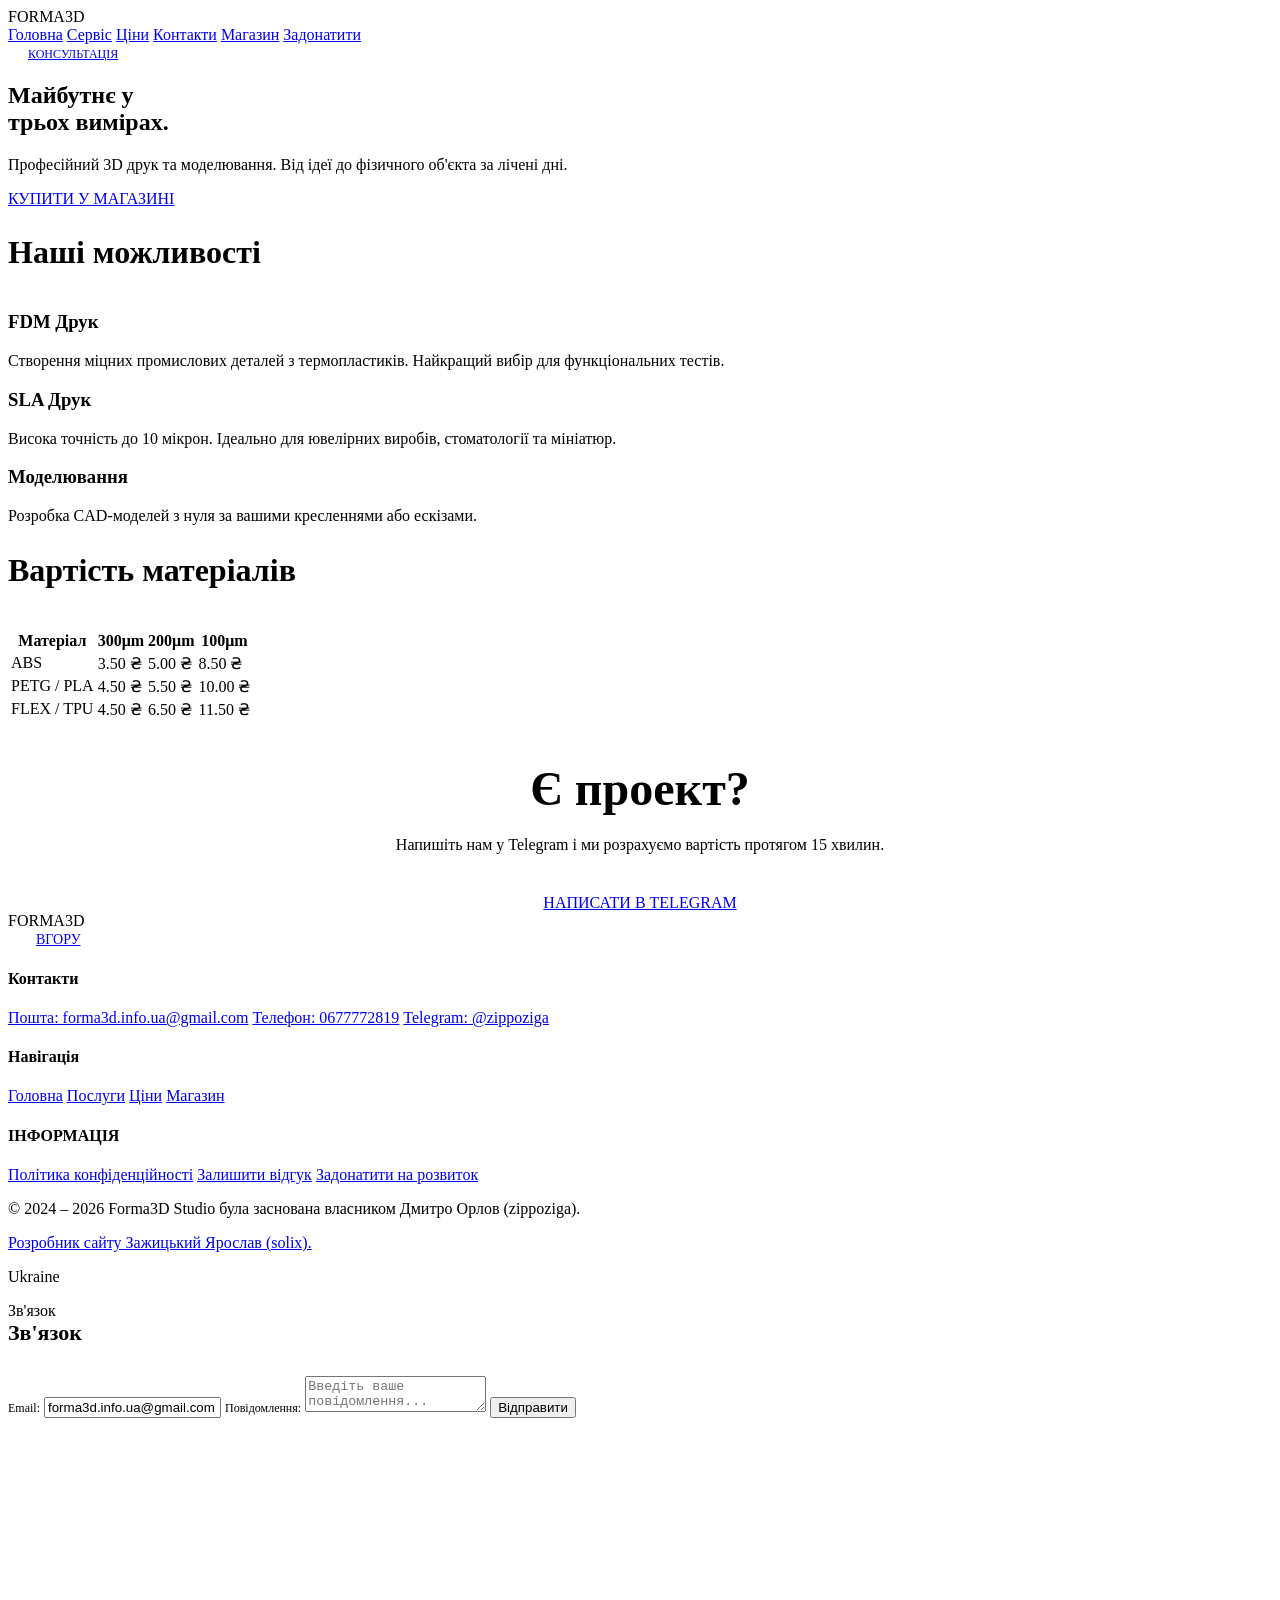
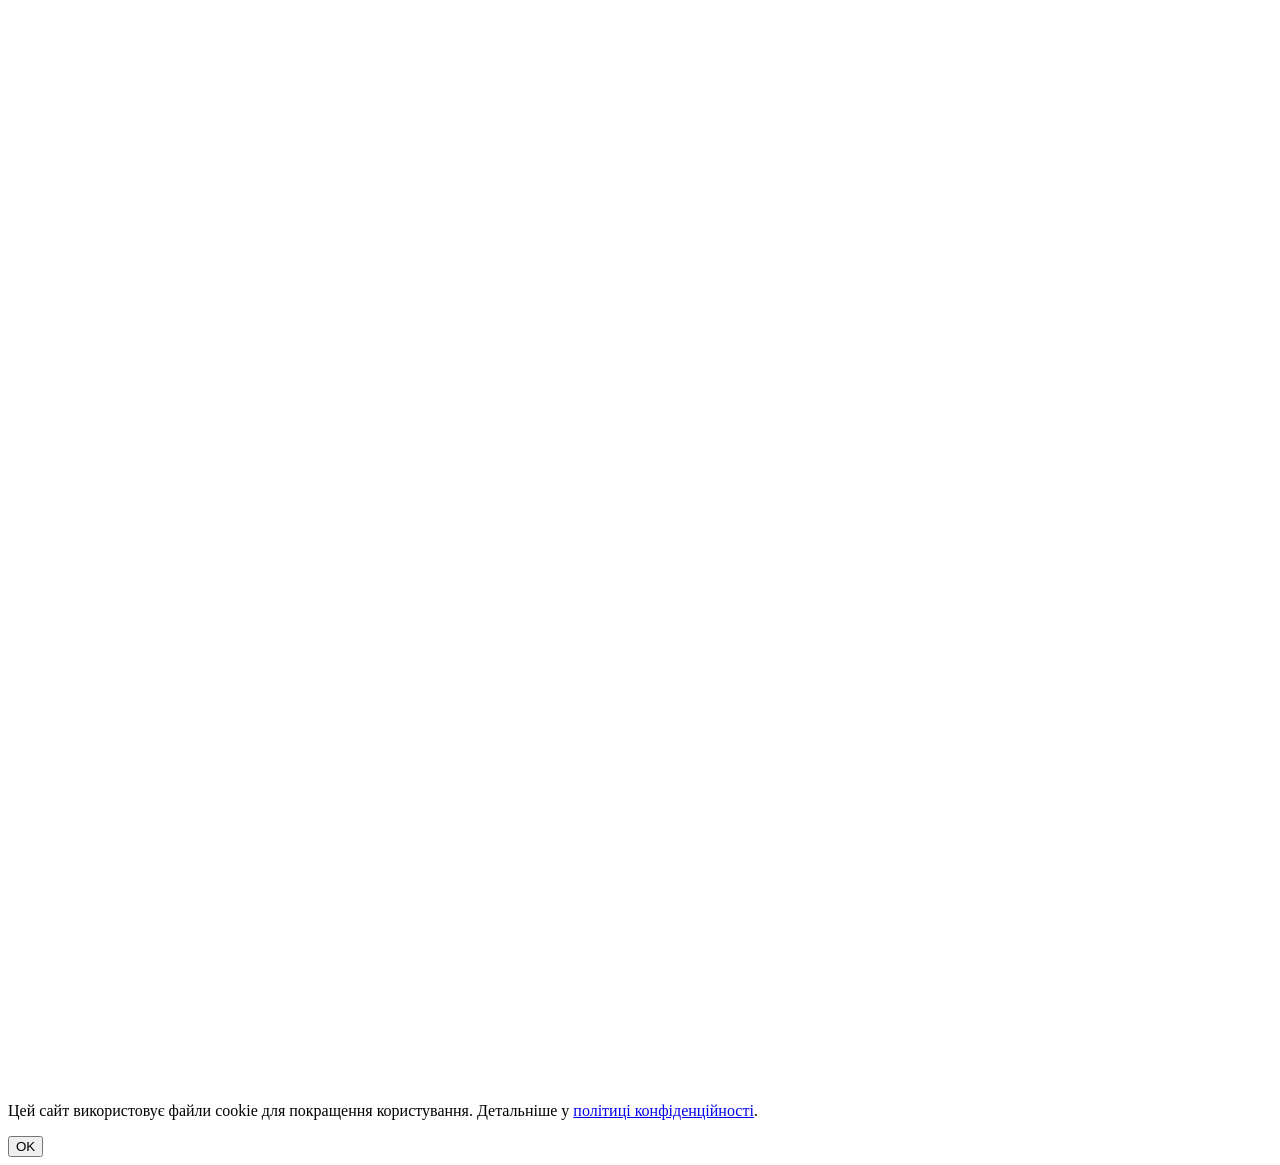
==== index.html @ 6b73feaa "Fix HTML formatting and update content" ====
<!DOCTYPE html>


<html lang="uk">


<!-- Скрипт на текст та вигляд відкритий -->
  <!-- Google tag (gtag.js) -->
<script async src="https://www.googletagmanager.com/gtag/js?id=G-RDZWNT55C3"></script>

<script>
  window.dataLayer = window.dataLayer || [];
  function gtag(){dataLayer.push(arguments);}
  gtag('js', new Date());

  gtag('config', 'G-RDZWNT55C3');
</script>
<!-- Скрипт на текст та вигляд закритий -->


<!-- Head відкритий -->
<head>
  <meta name="theme-color" content="#000" />
  <meta name="apple-mobile-web-app-capable" content="yes">
  <meta name="apple-mobile-web-app-status-bar-style" content="black-translucent">
  <meta name="description" content="Замов свій 3D-друк — фігурки, моделі, кастомні дизайни. Швидко, якісно." />

    <!-- Open Graph / Link Preview -->
  <meta property="og:title" content="Forma3D — 3D-друк, фігурки, кастомні моделі" />
  <meta property="og:description" content="Замов унікальні 3D-вироби — фігурки, підставки, брелоки, декор. Швидко, якісно та креативно!" />
  <meta property="og:image" content="https://solllixxx.github.io/forma3d/favicon.png" />
  <meta property="og:url" content="https://solllixxx.github.io/forma3d/" />
  <meta property="og:type" content="website" />
  <meta property="og:locale" content="uk_UA" />

  <meta charset="UTF-8" />
  <meta name="viewport" content="width=device-width, initial-scale=1.0" />
  <title>Forma3D</title>
  <link rel="canonical" href="https://solllixxx.github.io/forma3d/" />
  <link rel="icon" type="image/png" href="favicon.png">
  <link href="https://fonts.googleapis.com/css2?family=Plus+Jakarta+Sans:wght@300;400;600;800&display=swap" rel="stylesheet">
  <link rel="stylesheet" href="index.css">
</head>
<!-- Head закритий -->


<!-- Body відкритий -->
<body>


<!-- Header відкритий -->
<header id="navbar">
  <div class="logo">FORMA3D</div>
  <nav>
    <a href="#home">Головна</a>
    <a href="#services">Сервіс</a>
    <a href="#pricing">Ціни</a>
    <a href="#contact">Контакти</a>
    <a href="shop.html">Магазин</a>
    <a href="https://send.monobank.ua/jar/9Ssse8SqZK" class="nav-link">Задонатити</a>
  </nav>
  <a href="#contact" class="btn" style="padding: 10px 20px; font-size: 12px;">КОНСУЛЬТАЦІЯ</a>
</header>
<!-- Header закритий -->


<!-- Секція 1 відкрита -->
<section class="hero show" id="home">
  <h1>Майбутнє у <br> трьох вимірах.</h1>
  <p>Професійний 3D друк та моделювання. Від ідеї до фізичного об'єкта за лічені дні.</p>
  <a href="shop.html" class="btn">КУПИТИ У МАГАЗИНІ</a>
</section>
<!-- Секція 1 закрита -->


<!-- Секція 2 відкрита -->
<section id="services">
  <h2 style="font-size: 32px; margin-bottom: 40px;">Наші можливості</h2>
  <div class="grid">
    <div class="card">
      <h3>FDM Друк</h3>
      <p>Створення міцних промислових деталей з термопластиків. Найкращий вибір для функціональних тестів.</p>
    </div>
    <div class="card">
      <h3>SLA Друк</h3>
      <p>Висока точність до 10 мікрон. Ідеально для ювелірних виробів, стоматології та мініатюр.</p>
    </div>
    <div class="card">
      <h3>Моделювання</h3>
      <p>Розробка CAD-моделей з нуля за вашими кресленнями або ескізами.</p>
    </div>
  </div>
</section>
<!-- Секція 2 закрита -->


<!-- Секція 3 відкрита -->
<section id="pricing">
  <h2 style="font-size: 32px; margin-bottom: 40px;">Вартість матеріалів</h2>
  <div class="table-container">
    <table>
      <thead>
        <tr>
          <th>Матеріал</th>
          <th>300μm</th>
          <th>200μm</th>
          <th>100μm</th>
        </tr>
      </thead>
      <tbody>
        <tr><td>ABS</td><td>3.50 ₴</td><td>5.00 ₴</td><td>8.50 ₴</td></tr>
        <tr><td>PETG / PLA</td><td>4.50 ₴</td><td>5.50 ₴</td><td>10.00 ₴</td></tr>
        <tr><td>FLEX / TPU</td><td>4.50 ₴</td><td>6.50 ₴</td><td>11.50 ₴</td></tr>
      </tbody>
    </table>
  </div>
</section>
<!-- Секція 3 закрита -->


<!-- Секція 4 відкрита -->
<section id="contact" style="text-align: center;">
  <h2 style="font-size: 48px; margin-bottom: 20px;">Є проект?</h2>
  <p style="margin-bottom: 40px;">Напишіть нам у Telegram і ми розрахуємо вартість протягом 15 хвилин.</p>
  <a href="https://t.me/zippoziga" class="btn">НАПИСАТИ В TELEGRAM</a>
</section>
<!-- Секція 4 закрита -->


<!-- Footer відкритий -->
<footer>
  <div class="footer-container">
    <div class="footer-header">
      <div class="logo">FORMA3D</div>
      <a href="#home" class="btn" style="padding: 12px 28px; font-size: 14px;">ВГОРУ</a>
    </div>

    <div class="footer-grid">

      <div class="footer-col">
        <h4>Контакти</h4>
        <a href="javascript:void(0)" onclick="sendMailDirect('forma3d.info.ua@gmail.com')">Пошта: forma3d.info.ua@gmail.com</a>
        <a href="tel:0677772819">Телефон: 0677772819</a>
        <a href="https://t.me/zippoziga">Telegram: @zippoziga</a>
      </div>
      
            <div class="footer-col">
        <h4>Навігація</h4>
        <a href="#home">Головна</a>
        <a href="#services">Послуги</a>
        <a href="#pricing">Ціни</a>
        <a href="shop.html">Магазин</a>
      </div>

      <div class="footer-col">
        <h4>ІНФОРМАЦІЯ</h4>
        <a href="privacy.html">Політика конфіденційності</a>
        <a href="https://forms.gle/jVDHXVntzxa94ea79">Залишити відгук</a>
        <a href="https://send.monobank.ua/jar/9Ssse8SqZK">Задонатити на розвиток</a>
      </div>
    </div>

<div class="footer-bottom">
  <p>© 2024 – <span id="current-year"></span> Forma3D Studio була заснована власником Дмитро Орлов (zippoziga).</p>
<p>
  <a href="javascript:void(0)" 
     onclick="sendMailDirect('zazhytskyi1@gmail.com', 'Розробка сайту')" 
     class="developer-link">
     Розробник сайту Зажицький Ярослав (solix).
  </a>
</p>
  <p>Ukraine</p>
</div>


<!-- Оновлення року відкрите -->
<script>
  // Автоматичне оновлення поточного року у футері
  document.getElementById("current-year").textContent = new Date().getFullYear();
</script>
<!-- Оновлення року закрите -->


</footer>
<!-- Footer закритий -->

<!-- Modal вікно Зв’язку відкрите -->
<div class="contact-overlay" id="contactOverlay" onclick="closeContact()"></div>
<div class="horizontal-contact" id="horizontalContact" onclick="openContact()">Зв'язок</div>

<div class="contact-bar" id="contactBar">
  <div class="contact-content">

    <div style="display: flex; justify-content: space-between; margin-bottom: 30px; font-size: 22px; font-weight: 800;">
      <span>Зв'язок</span>
      <span style="cursor:pointer; color: white;" onclick="closeContact()">✖</span>
    </div>

    <label style="font-size: 12px; color: var(--text-gray);">Email:</label>
    <input type="email" id="email" value="forma3d.info.ua@gmail.com" readonly />
    <label style="font-size: 12px; color: var(--text-gray);">Повідомлення:</label>
    
    <textarea id="message" placeholder="Введіть ваше повідомлення..."></textarea>

    <button onclick="sendMail()">Відправити</button>      
  </div>
</div>
<!-- Modal вікно Зв’язку закрите -->


<!-- Кнопка дзвінка відкрита -->
<a href="tel:0677772819" class="call-button" id="callButton" title="Подзвонити">
  <svg xmlns="http://www.w3.org/2000/svg" viewBox="0 0 24 24" fill="white">
    <path d="M6.62 10.79a15.053 15.053 0 006.59 6.59l2.2-2.2a1 
    1 0 011.01-.24c1.12.37 2.33.57 3.58.57a1 1 0 
    011 1v3.49a1 1 0 01-1 1C10.61 21 3 13.39 3 
    4.5a1 1 0 011-1H7.5a1 1 0 011 1c0 1.25.2 
    2.46.57 3.58a1 1 0 01-.25 1.01l-2.2 2.2z"/>
  </svg>
</a>
<!-- Кнопка дзвінка закрита -->


<!-- Cookie Банер відкритий-->
<div id="cookieBanner" class="cookie-banner">
  <p>
    Цей сайт використовує файли cookie для покращення користування. 
    Детальніше у <a href="privacy.html">політиці конфіденційності</a>.
  </p>
  <button class="cookie-close" onclick="acceptCookies()">OK</button>
</div>
<!-- Cookie Банер закритий-->


<!-- Підключення  JS логіки відкрите -->
   <script src="index.js"></script>
<!-- Підключення  JS логіки закрите -->


</body>
<!-- Body закритий -->


</html>
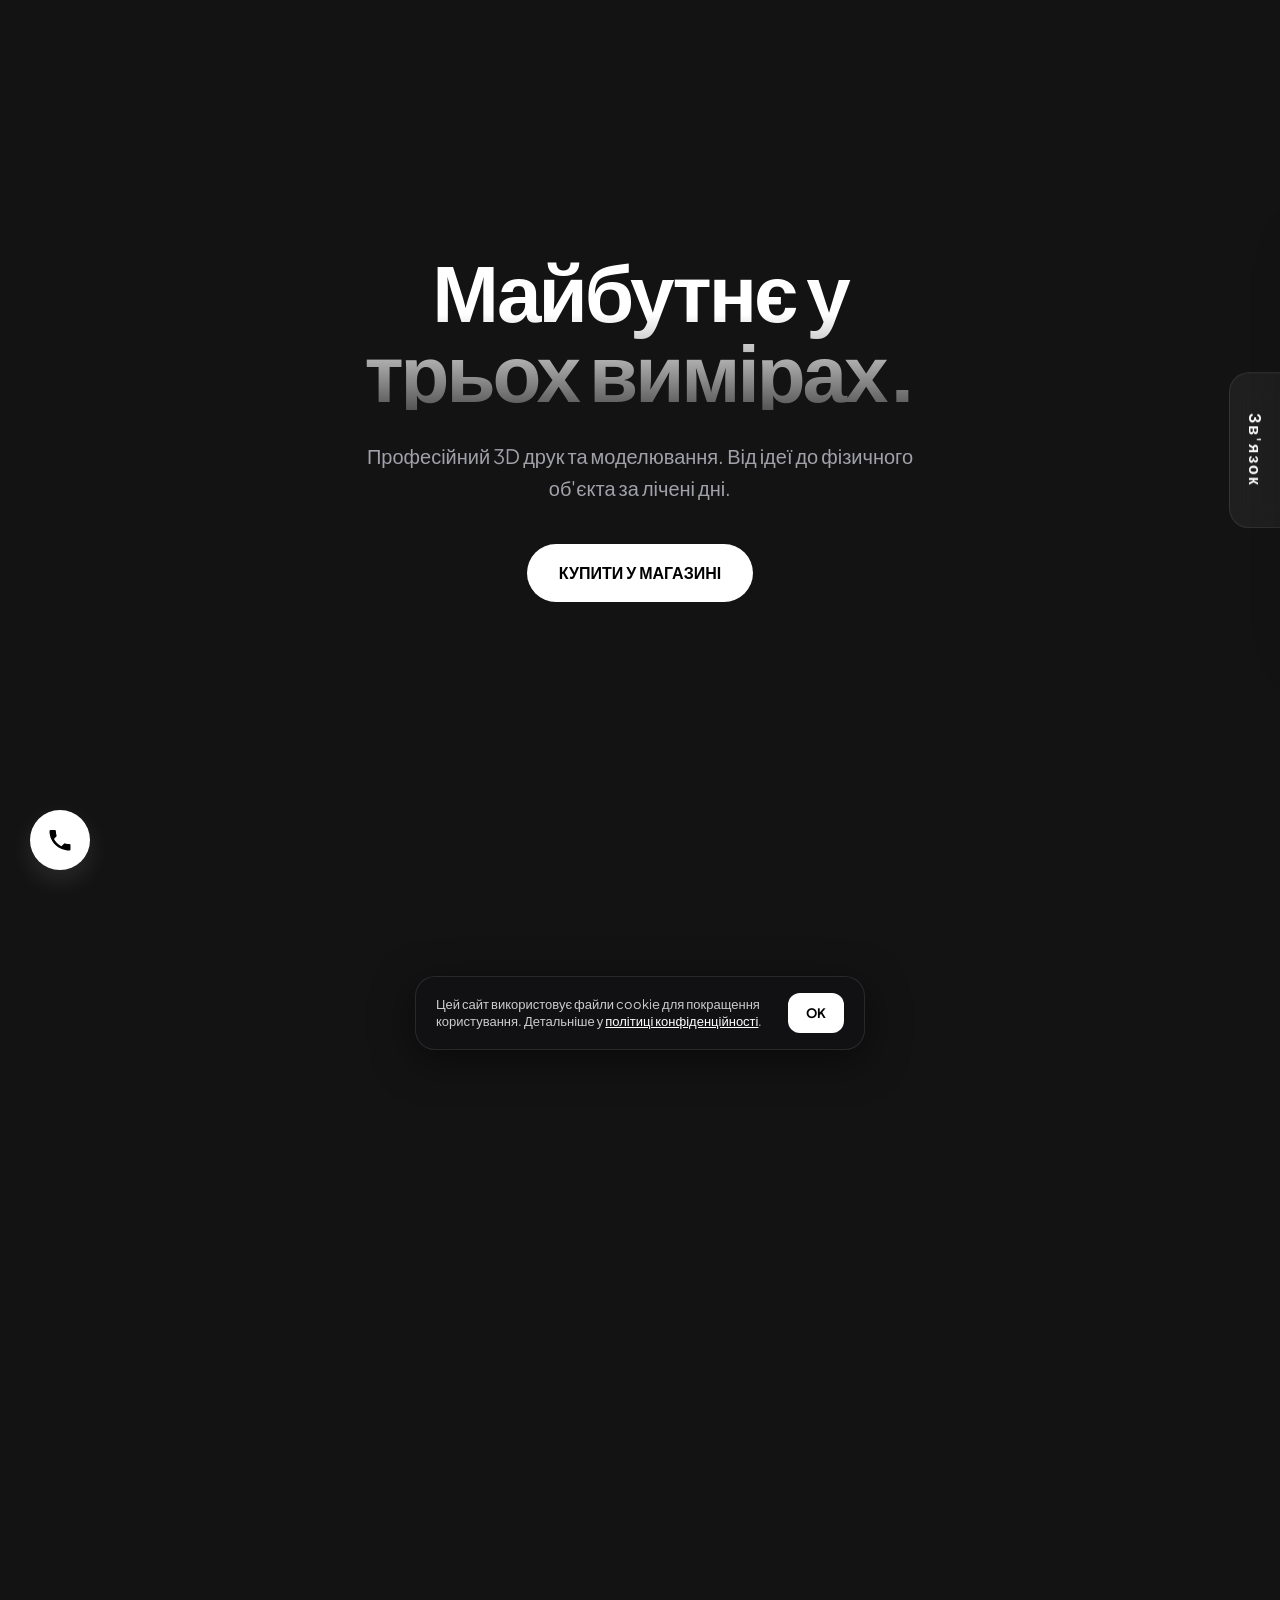
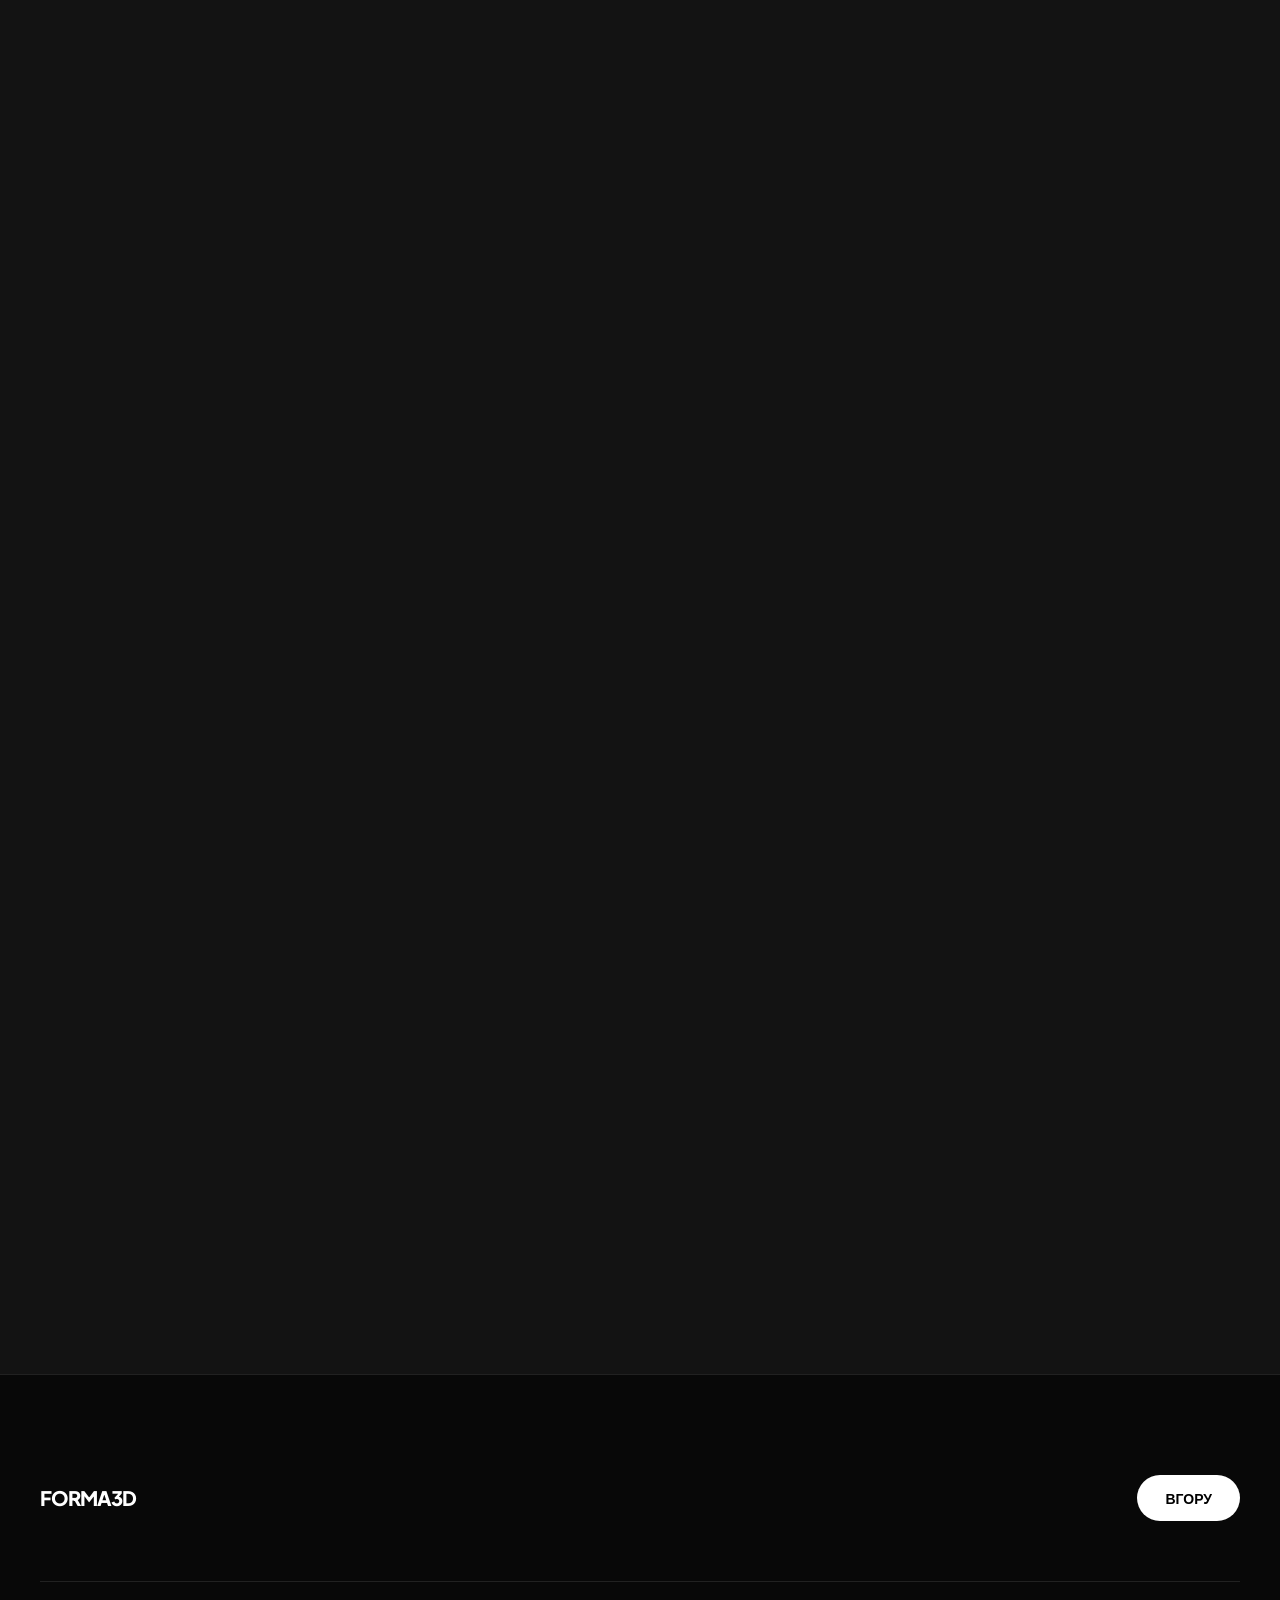
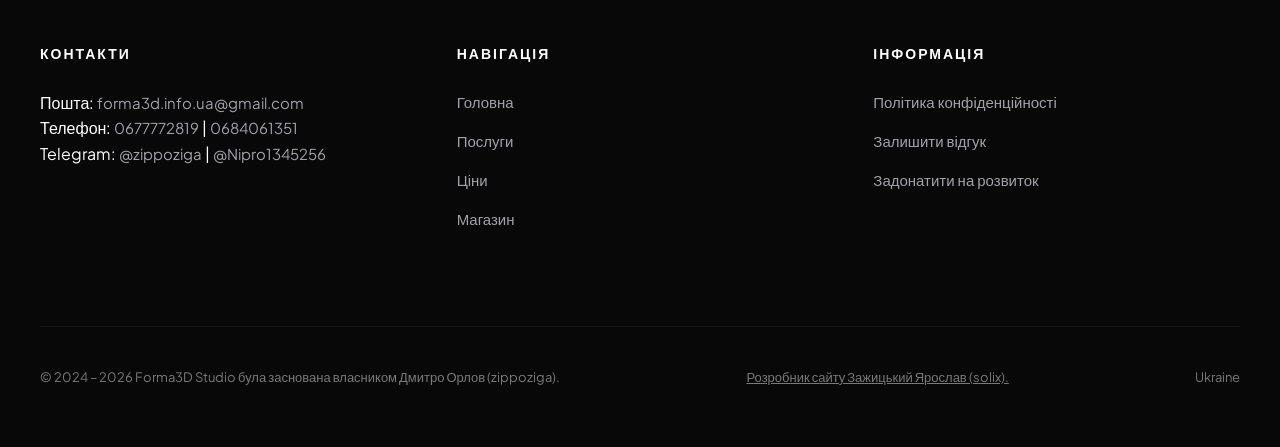
==== commit a6ade5a5: "Add files via upload" ====
--- a/index.html
+++ b/index.html
@@ -122,7 +122,11 @@
 <section id="contact" style="text-align: center;">
   <h2 style="font-size: 48px; margin-bottom: 20px;">Є проект?</h2>
   <p style="margin-bottom: 40px;">Напишіть нам у Telegram і ми розрахуємо вартість протягом 15 хвилин.</p>
-  <a href="https://t.me/zippoziga" class="btn">НАПИСАТИ В TELEGRAM</a>
+  
+  <div class="buttons-wrapper">
+    <a href="https://t.me/zippoziga" class="btn">НАПИСАТИ В TELEGRAM (FDM)</a>
+    <a href="https://t.me/Nipro1345256" class="btn">НАПИСАТИ В TELEGRAM (SLA)</a>
+  </div>
 </section>
 <!-- Секція 4 закрита -->
 
@@ -137,12 +141,22 @@
 
     <div class="footer-grid">
 
-      <div class="footer-col">
-        <h4>Контакти</h4>
-        <a href="javascript:void(0)" onclick="sendMailDirect('forma3d.info.ua@gmail.com')">Пошта: forma3d.info.ua@gmail.com</a>
-        <a href="tel:0677772819">Телефон: 0677772819</a>
-        <a href="https://t.me/zippoziga">Telegram: @zippoziga</a>
-      </div>
+<div class="footer-col">
+  <h4>Контакти</h4>
+  
+  <div class="contact-line">
+    Пошта: <a href="javascript:void(0)" onclick="sendMailDirect('forma3d.info.ua@gmail.com')">forma3d.info.ua@gmail.com</a>
+  </div>
+
+  <div class="contact-line">
+    Телефон: 
+    <a href="tel:0677772819">0677772819</a> | <a href="tel:0684061351">0684061351</a>
+  </div>
+
+  <div class="contact-line">
+    Telegram: <a href="https://t.me/zippoziga" target="_blank">@zippoziga</a> | <a href="https://t.me/Nipro1345256" target="_blank">@Nipro1345256</a>
+  </div>
+</div>
       
             <div class="footer-col">
         <h4>Навігація</h4>
--- a/index.css
+++ b/index.css
@@ -0,0 +1,420 @@
+    :root {
+      --bg: #131313;
+      --card-bg: #111113;
+      --accent: #ffffff;
+      --text-gray: #a1a1aa;
+      --border: rgba(255, 255, 255, 0.1);
+      --header-h: 80px;
+      scroll-behavior: smooth;
+    }
+
+    * {
+      margin: 0;
+      padding: 0;
+      box-sizing: border-box;
+      font-family: 'Plus Jakarta Sans', sans-serif;
+    }
+
+    body {
+      background-color: var(--bg);
+      color: white;
+      line-height: 1.6;
+      overflow-x: hidden;
+    }
+
+    /* === ХЕДЕР === */
+    header {
+      position: fixed;
+      top: -100px;
+      left: 50%;
+      transform: translateX(-50%);
+      width: 95%;
+      max-width: 1200px;
+      height: 64px;
+      margin-top: 20px;
+      background: rgba(15, 15, 15, 0.7);
+      backdrop-filter: blur(12px);
+      -webkit-backdrop-filter: blur(12px);
+      border: 1px solid var(--border);
+      border-radius: 20px;
+      display: flex;
+      justify-content: space-between;
+      align-items: center;
+      padding: 0 30px;
+      z-index: 1000;
+      transition: all 0.5s cubic-bezier(0.19, 1, 0.22, 1);
+    }
+
+    header.visible { top: 0; }
+    header.scrolled { width: 100%; top: -20px; border: 1px solid var(--border); border-radius: 20px; background: rgba(5, 5, 5, 0.9); }
+
+    .logo { font-weight: 800; font-size: 20px; letter-spacing: -1px; }
+
+    nav { display: flex; gap: 30px; }
+    nav a {
+      color: var(--text-gray);
+      text-decoration: none;
+      font-size: 14px;
+      font-weight: 500;
+      transition: 0.3s;
+    }
+    nav a:hover { color: white; }
+
+    /* === СЕКЦІЇ === */
+    section {
+      padding: 180px 20px;
+      max-width: 1100px;
+      margin: 0 auto;
+      opacity: 0;
+      transform: translateY(30px);
+      transition: all 0.8s ease-out;
+    }
+
+    section.show { opacity: 1; transform: translateY(0); }
+
+    .hero {
+      text-align: center;
+      padding-top: 250px;
+      padding-bottom: 200px;
+    }
+
+.hero h1 {
+  font-size: clamp(40px, 8vw, 80px);
+  font-weight: 800;
+  line-height: 1;
+  letter-spacing: -3px;
+  margin-bottom: 30px;
+  
+  background: linear-gradient(to bottom, #fff 40%, #555);
+  
+  background-clip: text; /* Стандарт */
+  -webkit-background-clip: text; /* Для Safari i Chrome */
+  
+  color: transparent; 
+  -webkit-text-fill-color: transparent;
+}
+
+    .hero p {
+      color: var(--text-gray);
+      font-size: clamp(16px, 2vw, 20px);
+      max-width: 600px;
+      margin: 0 auto 40px;
+    }
+
+    .grid {
+      display: grid;
+      grid-template-columns: repeat(auto-fit, minmax(300px, 1fr));
+      gap: 20px;
+      margin-top: 50px;
+    }
+
+    .card {
+      background: var(--card-bg);
+      border: 1px solid var(--border);
+      padding: 40px;
+      border-radius: 32px;
+      transition: 0.4s;
+      position: relative;
+      overflow: hidden;
+    }
+
+    .card:hover {
+      border-color: rgba(255,255,255,0.3);
+      transform: translateY(-10px);
+    }
+
+    .card h3 { font-size: 24px; margin-bottom: 15px; }
+    .card p { color: var(--text-gray); font-size: 15px; }
+
+    .table-container {
+      background: var(--card-bg);
+      border-radius: 32px;
+      padding: 40px;
+      border: 1px solid var(--border);
+      overflow-x: auto;
+    }
+
+    table {
+      width: 100%;
+      border-collapse: collapse;
+      min-width: 500px;
+    }
+
+    th { text-align: left; color: var(--text-gray); padding: 20px; font-weight: 400; border-bottom: 1px solid var(--border); }
+    td { padding: 20px; border-bottom: 1px solid var(--border); font-weight: 600; }
+
+    .btn {
+      background: white;
+      color: black;
+      padding: 16px 32px;
+      border-radius: 100px;
+      text-decoration: none;
+      font-weight: 600;
+      display: inline-block;
+      transition: 0.3s;
+    }
+    .btn:hover { transform: scale(1.05); background: #eee; }
+
+    /* === ФУТЕР === */
+    footer {
+      padding: 100px 40px 60px;
+      border-top: 1px solid var(--border);
+      background: #080808;
+      margin-top: 100px;
+    }
+
+    .footer-container {
+      max-width: 1200px;
+      margin: 0 auto;
+    }
+
+    .footer-header {
+      display: flex;
+      justify-content: space-between;
+      align-items: center;
+      padding-bottom: 60px;
+      border-bottom: 1px solid var(--border);
+      margin-bottom: 60px;
+    }
+
+    .footer-grid {
+      display: grid;
+      grid-template-columns: repeat(auto-fit, minmax(220px, 1fr));
+      gap: 50px;
+      margin-bottom: 80px;
+    }
+
+    .footer-col h4 {
+      font-size: 14px;
+      text-transform: uppercase;
+      letter-spacing: 2px;
+      color: white;
+      margin-bottom: 25px;
+    }
+
+    .footer-col a, .footer-col p {
+      color: var(--text-gray);
+      text-decoration: none;
+      font-size: 15px;
+      margin-bottom: 15px;
+      display: block;
+      transition: 0.3s;
+    }
+
+    .footer-col a:hover { color: white; }
+
+    .footer-bottom {
+      display: flex;
+      justify-content: space-between;
+      align-items: center;
+      padding-top: 40px;
+      border-top: 1px solid rgba(255,255,255,0.05);
+      color: #797979;
+      font-size: 13px;
+    }
+
+    /* Стиль для посилання розробника (solix) */
+    .developer-link {
+      color: #797979; /* Колір як у всього тексту знизу */
+      text-decoration: underline;
+      transition: color 0.3s ease;
+    }
+
+    .developer-link:hover {
+      color: var(--accent); /* Білий при наведенні */
+    }
+
+    /* Панель зв'язку */
+    .horizontal-contact {
+      position: fixed; top: 50%; right: 0; transform: translateY(-50%);
+      background: rgba(255, 255, 255, 0.05); backdrop-filter: blur(10px);
+      padding: 40px 12px; writing-mode: vertical-rl; text-align: center;
+      border: 1px solid var(--border); border-right: none; border-radius: 20px 0 0 20px;
+      cursor: pointer; z-index: 1000; font-weight: 600; letter-spacing: 2px; transition: 0.3s;
+    }
+    .contact-bar {
+      position: fixed; top: 50%; right: -400px; transform: translateY(-50%);
+      width: 350px; background: #111113; border: 1px solid var(--border);
+      border-radius: 30px 0 0 30px; transition: right 0.5s cubic-bezier(0.19, 1, 0.22, 1);
+      z-index: 1001; padding: 40px; box-shadow: -20px 0 50px rgba(0,0,0,0.5);
+    }
+    .contact-bar.active { right: 0; }
+    .contact-overlay {
+      position: fixed; top: 0; left: 0; width: 100%; height: 100%;
+      background: rgba(0,0,0,0.7); backdrop-filter: blur(4px);
+      z-index: 1000; display: none; opacity: 0; transition: 0.4s;
+    }
+    .contact-overlay.active { display: block; opacity: 1; }
+    .contact-content input, .contact-content textarea {
+      width: 100%; background: #1a1a1c; border: 1px solid var(--border); border-radius: 12px;
+      padding: 14px; color: white; margin-bottom: 20px; outline: none;
+    }
+    .contact-content button {
+      width: 100%; padding: 16px; background: white; color: black; border: none; border-radius: 12px;
+      font-weight: 700; cursor: pointer;
+    }
+
+    @media (max-width: 768px) {
+      nav { display: none; }
+      .footer-header { flex-direction: column; gap: 30px; text-align: center; }
+      .footer-bottom { flex-direction: column; gap: 20px; text-align: center; }
+    }
+
+/* === КНОПКА ДЗВІНКА (Зліва) === */
+.call-button {
+  position: fixed;
+  bottom: 30px;
+  left: 30px;
+  width: 60px;
+  height: 60px;
+  background: #fff; /* Біла кнопка, щоб виділялася на фоні */
+  border-radius: 50%;
+  display: flex;
+  justify-content: center;
+  align-items: center;
+  box-shadow: 0 10px 25px rgba(255, 255, 255, 0.1);
+  z-index: 1000;
+  transition: all 0.3s cubic-bezier(0.175, 0.885, 0.32, 1.275);
+  transition: bottom 0.6s cubic-bezier(0.19, 1, 0.22, 1), transform 0.3s;
+}
+
+.call-button svg {
+  width: 28px;
+  height: 28px;
+  fill: #000; /* Чорна іконка для контрасту */
+}
+
+.call-button:hover {
+  transform: scale(1.1) rotate(15deg);
+  background: #eee;
+}
+
+/* Робимо так, щоб кнопка зміщувалася ТІЛЬКИ на екранах менше 768px (планшети та телефони) */
+@media (max-width: 660px) {
+  .call-button.shifted {
+    bottom: 160px; /* Позиція над банером на мобільних */
+  }
+}
+
+/* На дуже маленьких телефонах піднімаємо ще вище, якщо банер стає у два рядки */
+@media (max-width: 480px) {
+  .call-button.shifted {
+    bottom: 210px;
+  }
+}
+
+/* === КУКІ-БАНЕР === */
+.cookie-banner {
+  position: fixed;
+  bottom: -150px; /* Схований глибше для надійності */
+  left: 50%;
+  transform: translateX(-50%);
+  width: 92%; /* Трохи більше місця на екрані */
+  max-width: 450px;
+  background: rgba(18, 18, 20, 0.98);
+  backdrop-filter: blur(20px);
+  -webkit-backdrop-filter: blur(20px);
+  border: 1px solid var(--border);
+  padding: 16px 20px;
+  border-radius: 20px;
+  display: flex;
+  align-items: center;
+  justify-content: space-between;
+  gap: 15px;
+  z-index: 9999; /* Максимальний пріоритет */
+  transition: bottom 0.6s cubic-bezier(0.19, 1, 0.22, 1);
+  box-shadow: 0 10px 40px rgba(0,0,0,0.5);
+}
+
+.cookie-banner.active {
+  /* Враховуємо безпечну зону знизу для нових смартфонів */
+  bottom: calc(20px + env(safe-area-inset-bottom)); 
+}
+
+.cookie-banner p {
+  font-size: 13px;
+  color: #ccc;
+  line-height: 1.3;
+  margin: 0;
+  text-align: left;
+}
+
+.cookie-close {
+  background: white;
+  color: black;
+  border: none;
+  padding: 12px 18px;
+  border-radius: 12px;
+  font-weight: 700;
+  font-size: 13px;
+  cursor: pointer;
+  flex-shrink: 0; /* Щоб кнопка не стискалася */
+}
+
+/* Мобільна адаптація */
+@media (max-width: 480px) {
+  .cookie-banner {
+    flex-direction: column;
+    padding: 20px;
+    text-align: center;
+    gap: 12px;
+  }
+  .cookie-banner p {
+    text-align: center;
+    font-size: 12px;
+  }
+  .cookie-close {
+    width: 100%; /* На весь екран на мобільних */
+  }
+}
+
+.cookie-banner a {
+  color: #ffffff;
+  text-decoration: underline;
+}
+
+/* Стиль для порожнього поля з помилкою */
+.contact-content textarea.pomylka {
+    border: 1px solid #ff4d4d !important;
+    box-shadow: 0 0 10px rgba(255, 77, 77, 0.2);
+    animation: traska 0.3s ease-in-out;
+}
+
+/* Анімація трясіння */
+@keyframes traska {
+    0%, 100% { transform: translateX(0); }
+    25% { transform: translateX(-5px); }
+    75% { transform: translateX(5px); }
+}
+
+/* Колір тексту підказки при помилці */
+.contact-content textarea.pomylka::placeholder {
+    color: #ff4d4d;
+}
+
+.footer-col .contact-line a {
+    display: inline !important; /* Примусово робимо посилання рядковими */
+}
+
+/* Контейнер для кнопок */
+.buttons-wrapper {
+  display: flex;
+  justify-content: center;
+  align-items: center;
+  gap: 20px; /* Простір між кнопками */
+  flex-wrap: wrap; /* Дозволяє кнопкам переноситися на мобільних */
+}
+
+/* Адаптація для маленьких екранів */
+@media (max-width: 480px) {
+  .buttons-wrapper {
+    flex-direction: column; /* Кнопки стають одна під одною */
+    gap: 15px; /* Менший відступ по вертикалі на мобільних */
+  }
+  
+  .buttons-wrapper .btn {
+    width: 100%; /* Кнопки на всю ширину */
+    max-width: 400px; /* Щоб не були надто розтягнутими */
+    text-align: center;
+  }
+}
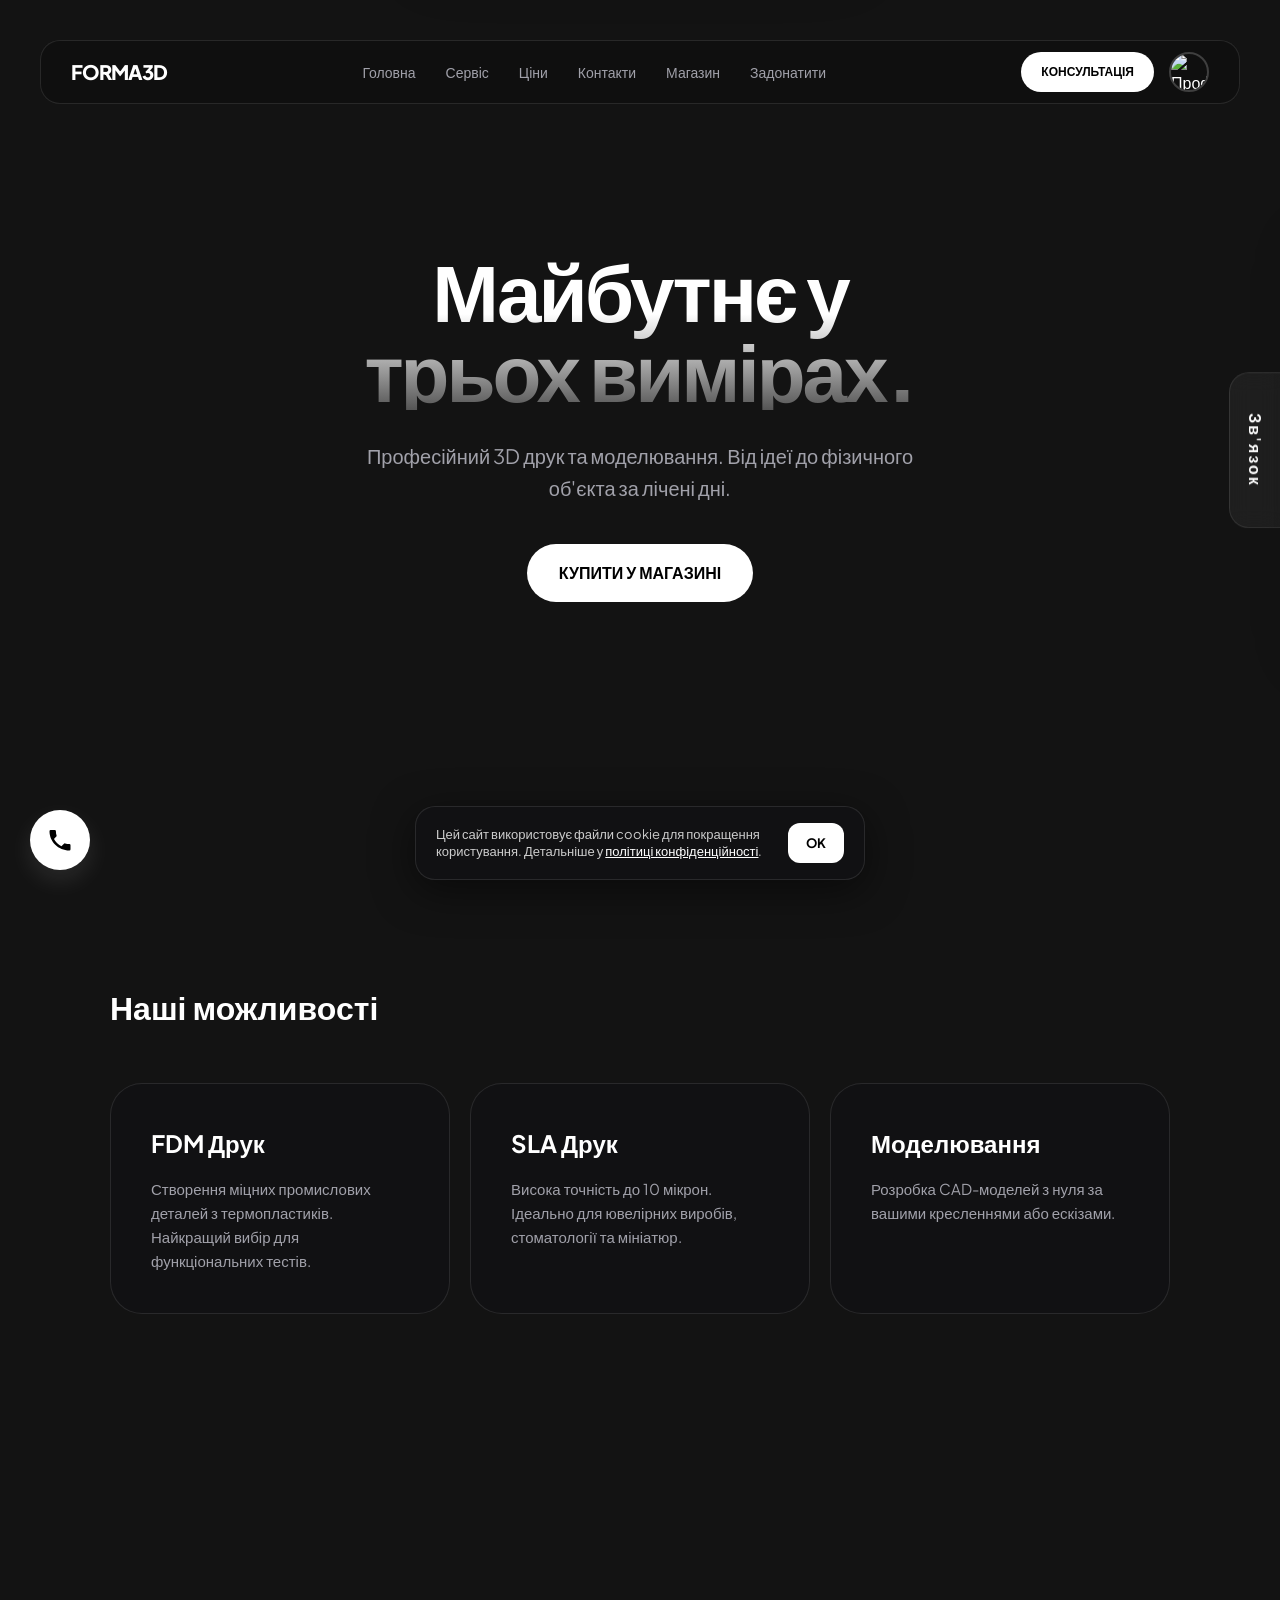
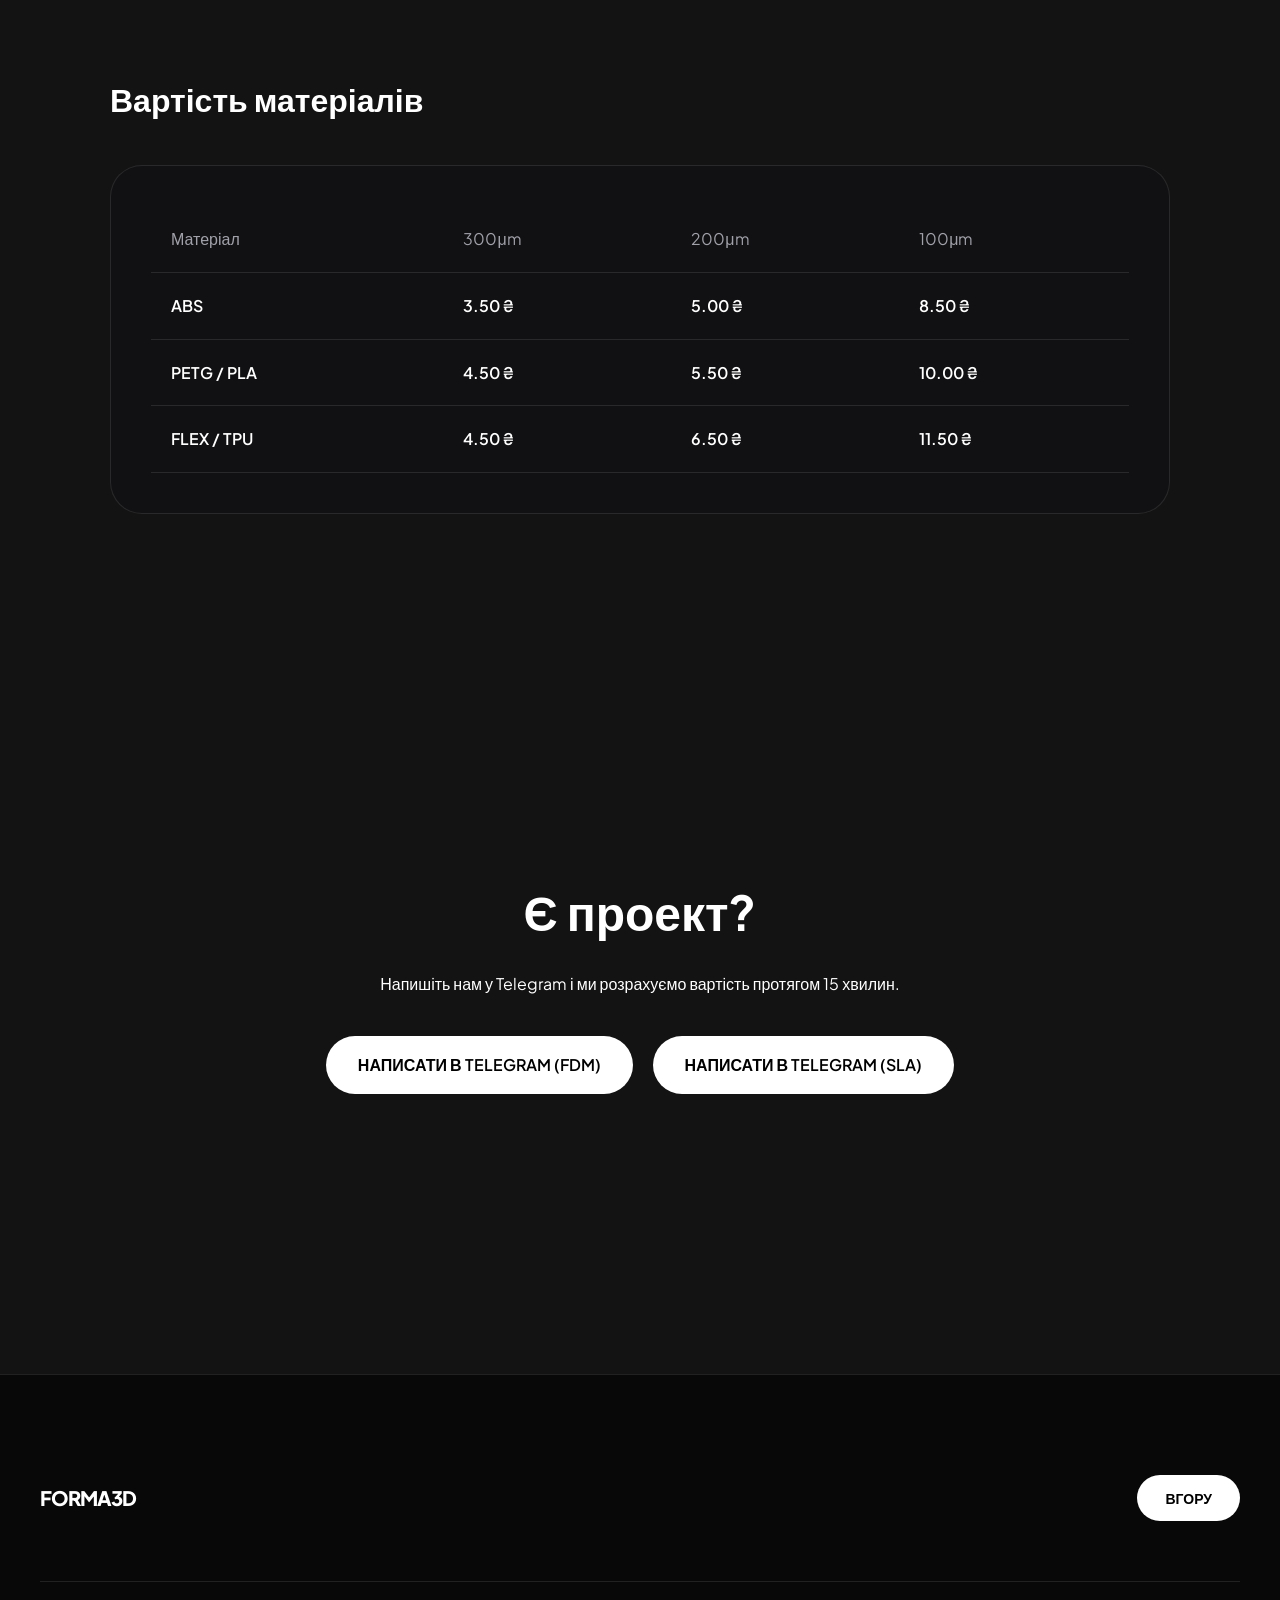
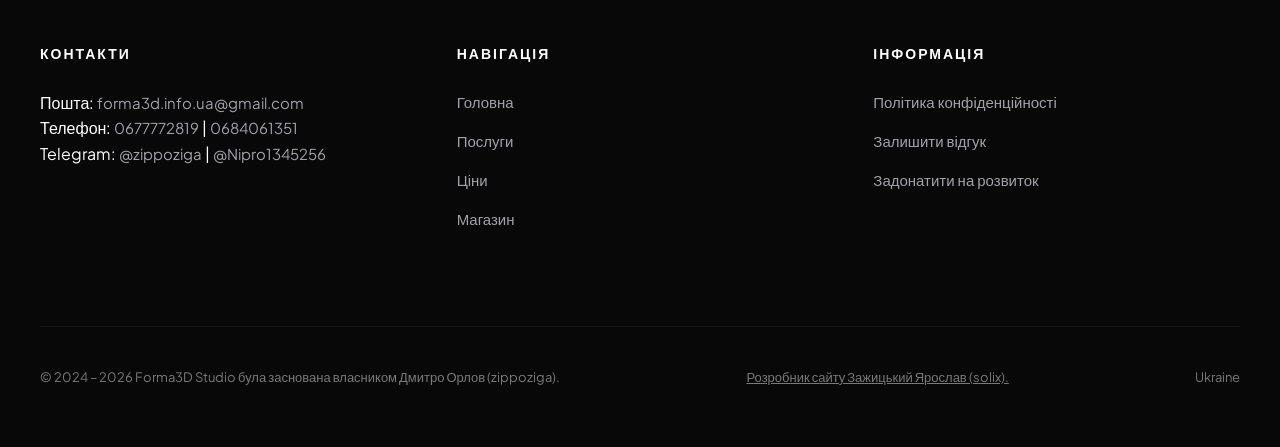
==== commit 1b0ab15b: "Add files via upload" ====
--- a/index.html
+++ b/index.html
@@ -1,22 +1,16 @@
 <!DOCTYPE html>
-
-
 <html lang="uk">
 
-
 <!-- Скрипт на текст та вигляд відкритий -->
-  <!-- Google tag (gtag.js) -->
+<!-- Google tag (gtag.js) -->
 <script async src="https://www.googletagmanager.com/gtag/js?id=G-RDZWNT55C3"></script>
-
 <script>
   window.dataLayer = window.dataLayer || [];
   function gtag(){dataLayer.push(arguments);}
   gtag('js', new Date());
-
   gtag('config', 'G-RDZWNT55C3');
 </script>
 <!-- Скрипт на текст та вигляд закритий -->
-
 
 <!-- Head відкритий -->
 <head>
@@ -24,15 +18,12 @@
   <meta name="apple-mobile-web-app-capable" content="yes">
   <meta name="apple-mobile-web-app-status-bar-style" content="black-translucent">
   <meta name="description" content="Замов свій 3D-друк — фігурки, моделі, кастомні дизайни. Швидко, якісно." />
-
-    <!-- Open Graph / Link Preview -->
   <meta property="og:title" content="Forma3D — 3D-друк, фігурки, кастомні моделі" />
   <meta property="og:description" content="Замов унікальні 3D-вироби — фігурки, підставки, брелоки, декор. Швидко, якісно та креативно!" />
   <meta property="og:image" content="https://solllixxx.github.io/forma3d/favicon.png" />
   <meta property="og:url" content="https://solllixxx.github.io/forma3d/" />
   <meta property="og:type" content="website" />
   <meta property="og:locale" content="uk_UA" />
-
   <meta charset="UTF-8" />
   <meta name="viewport" content="width=device-width, initial-scale=1.0" />
   <title>Forma3D</title>
@@ -43,10 +34,8 @@
 </head>
 <!-- Head закритий -->
 
-
 <!-- Body відкритий -->
 <body>
-
 
 <!-- Header відкритий -->
 <header id="navbar">
@@ -59,10 +48,12 @@
     <a href="shop.html">Магазин</a>
     <a href="https://send.monobank.ua/jar/9Ssse8SqZK" class="nav-link">Задонатити</a>
   </nav>
-  <a href="#contact" class="btn" style="padding: 10px 20px; font-size: 12px;">КОНСУЛЬТАЦІЯ</a>
+  <div style="display: flex; align-items: center; gap: 15px;">
+    <a href="#contact" class="btn" style="padding: 10px 20px; font-size: 12px;">КОНСУЛЬТАЦІЯ</a>
+    <img src="image/profile.png" alt="Профіль" id="profileIcon" style="width: 40px; height: 40px; border-radius: 50%; cursor: pointer; border: 2px solid rgba(255,255,255,0.2); transition: 0.3s;">
+  </div>
 </header>
 <!-- Header закритий -->
-
 
 <!-- Секція 1 відкрита -->
 <section class="hero show" id="home">
@@ -72,7 +63,6 @@
 </section>
 <!-- Секція 1 закрита -->
 
-
 <!-- Секція 2 відкрита -->
 <section id="services">
   <h2 style="font-size: 32px; margin-bottom: 40px;">Наші можливості</h2>
@@ -92,7 +82,6 @@
   </div>
 </section>
 <!-- Секція 2 закрита -->
-
 
 <!-- Секція 3 відкрита -->
 <section id="pricing">
@@ -117,19 +106,16 @@
 </section>
 <!-- Секція 3 закрита -->
 
-
 <!-- Секція 4 відкрита -->
 <section id="contact" style="text-align: center;">
   <h2 style="font-size: 48px; margin-bottom: 20px;">Є проект?</h2>
   <p style="margin-bottom: 40px;">Напишіть нам у Telegram і ми розрахуємо вартість протягом 15 хвилин.</p>
-  
   <div class="buttons-wrapper">
     <a href="https://t.me/zippoziga" class="btn">НАПИСАТИ В TELEGRAM (FDM)</a>
     <a href="https://t.me/Nipro1345256" class="btn">НАПИСАТИ В TELEGRAM (SLA)</a>
   </div>
 </section>
 <!-- Секція 4 закрита -->
-
 
 <!-- Footer відкритий -->
 <footer>
@@ -138,34 +124,27 @@
       <div class="logo">FORMA3D</div>
       <a href="#home" class="btn" style="padding: 12px 28px; font-size: 14px;">ВГОРУ</a>
     </div>
-
     <div class="footer-grid">
-
-<div class="footer-col">
-  <h4>Контакти</h4>
-  
-  <div class="contact-line">
-    Пошта: <a href="javascript:void(0)" onclick="sendMailDirect('forma3d.info.ua@gmail.com')">forma3d.info.ua@gmail.com</a>
-  </div>
-
-  <div class="contact-line">
-    Телефон: 
-    <a href="tel:0677772819">0677772819</a> | <a href="tel:0684061351">0684061351</a>
-  </div>
-
-  <div class="contact-line">
-    Telegram: <a href="https://t.me/zippoziga" target="_blank">@zippoziga</a> | <a href="https://t.me/Nipro1345256" target="_blank">@Nipro1345256</a>
-  </div>
-</div>
-      
-            <div class="footer-col">
+      <div class="footer-col">
+        <h4>Контакти</h4>
+        <div class="contact-line">
+          Пошта: <a href="javascript:void(0)" onclick="sendMailDirect('forma3d.info.ua@gmail.com')">forma3d.info.ua@gmail.com</a>
+        </div>
+        <div class="contact-line">
+          Телефон: 
+          <a href="tel:0677772819">0677772819</a> | <a href="tel:0684061351">0684061351</a>
+        </div>
+        <div class="contact-line">
+          Telegram: <a href="https://t.me/zippoziga" target="_blank">@zippoziga</a> | <a href="https://t.me/Nipro1345256" target="_blank">@Nipro1345256</a>
+        </div>
+      </div>
+      <div class="footer-col">
         <h4>Навігація</h4>
         <a href="#home">Головна</a>
         <a href="#services">Послуги</a>
         <a href="#pricing">Ціни</a>
         <a href="shop.html">Магазин</a>
       </div>
-
       <div class="footer-col">
         <h4>ІНФОРМАЦІЯ</h4>
         <a href="privacy.html">Політика конфіденційності</a>
@@ -173,54 +152,39 @@
         <a href="https://send.monobank.ua/jar/9Ssse8SqZK">Задонатити на розвиток</a>
       </div>
     </div>
-
-<div class="footer-bottom">
-  <p>© 2024 – <span id="current-year"></span> Forma3D Studio була заснована власником Дмитро Орлов (zippoziga).</p>
-<p>
-  <a href="javascript:void(0)" 
-     onclick="sendMailDirect('zazhytskyi1@gmail.com', 'Розробка сайту')" 
-     class="developer-link">
-     Розробник сайту Зажицький Ярослав (solix).
-  </a>
-</p>
-  <p>Ukraine</p>
-</div>
-
-
-<!-- Оновлення року відкрите -->
-<script>
-  // Автоматичне оновлення поточного року у футері
-  document.getElementById("current-year").textContent = new Date().getFullYear();
-</script>
-<!-- Оновлення року закрите -->
-
-
+    <div class="footer-bottom">
+      <p>© 2024 – <span id="current-year"></span> Forma3D Studio була заснована власником Дмитро Орлов (zippoziga).</p>
+      <p>
+        <a href="javascript:void(0)" onclick="sendMailDirect('zazhytskyi1@gmail.com', 'Розробка сайту')" class="developer-link">
+          Розробник сайту Зажицький Ярослав (solix).
+        </a>
+      </p>
+      <p>Ukraine</p>
+    </div>
+    <script>
+      document.getElementById("current-year").textContent = new Date().getFullYear();
+    </script>
+  </div>
 </footer>
 <!-- Footer закритий -->
 
-<!-- Modal вікно Зв’язку відкрите -->
+<!-- Modal вікно Зв'язку відкрите -->
 <div class="contact-overlay" id="contactOverlay" onclick="closeContact()"></div>
 <div class="horizontal-contact" id="horizontalContact" onclick="openContact()">Зв'язок</div>
-
 <div class="contact-bar" id="contactBar">
   <div class="contact-content">
-
     <div style="display: flex; justify-content: space-between; margin-bottom: 30px; font-size: 22px; font-weight: 800;">
       <span>Зв'язок</span>
-      <span style="cursor:pointer; color: white;" onclick="closeContact()">✖</span>
-    </div>
-
+      <span style="cursor:pointer; color: white;" onclick="closeContact()">✕</span>
+    </div>
     <label style="font-size: 12px; color: var(--text-gray);">Email:</label>
     <input type="email" id="email" value="forma3d.info.ua@gmail.com" readonly />
     <label style="font-size: 12px; color: var(--text-gray);">Повідомлення:</label>
-    
     <textarea id="message" placeholder="Введіть ваше повідомлення..."></textarea>
-
     <button onclick="sendMail()">Відправити</button>      
   </div>
 </div>
-<!-- Modal вікно Зв’язку закрите -->
-
+<!-- Modal вікно Зв'язку закрите -->
 
 <!-- Кнопка дзвінка відкрита -->
 <a href="tel:0677772819" class="call-button" id="callButton" title="Подзвонити">
@@ -234,7 +198,6 @@
 </a>
 <!-- Кнопка дзвінка закрита -->
 
-
 <!-- Cookie Банер відкритий-->
 <div id="cookieBanner" class="cookie-banner">
   <p>
@@ -245,14 +208,105 @@
 </div>
 <!-- Cookie Банер закритий-->
 
-
-<!-- Підключення  JS логіки відкрите -->
-   <script src="index.js"></script>
-<!-- Підключення  JS логіки закрите -->
-
+<!-- Модальне вікно профілю -->
+<div class="profile-overlay" id="profileOverlay" onclick="closeProfile()"></div>
+<div class="profile-modal" id="profileModal">
+  <div class="profile-content">
+    <div style="display: flex; justify-content: space-between; align-items: center; margin-bottom: 30px;">
+      <h2 style="font-size: 28px; font-weight: 800;">Профіль</h2>
+      <span style="cursor:pointer; color: var(--text-gray); font-size: 28px; line-height: 1; user-select: none;" onclick="closeProfile()">✕</span>
+    </div>
+
+    <!-- Форма входу -->
+    <div id="loginForm">
+      <label style="font-size: 12px; color: var(--text-gray);">Email</label>
+      <input type="email" id="loginEmail" placeholder="your@email.com" style="width:100%; background: #1a1a1c; border: 1px solid var(--border); border-radius: 12px; padding: 14px; color: white; margin-bottom: 15px; outline: none;">
+      
+      <label style="font-size: 12px; color: var(--text-gray);">Пароль</label>
+      <input type="password" id="loginPassword" placeholder="Введіть пароль" style="width:100%; background: #1a1a1c; border: 1px solid var(--border); border-radius: 12px; padding: 14px; color: white; margin-bottom: 15px; outline: none; font-size: 16px;">
+      
+      <button onclick="loginUser()" style="width:100%; padding: 16px; background: white; color: black; border: none; border-radius: 12px; font-weight: 700; cursor: pointer; margin-bottom: 10px; user-select: none;">Увійти</button>
+      
+      <div style="display: flex; justify-content: space-between; font-size: 13px; color: var(--text-gray); margin-top: 5px;">
+        <span onclick="showForgotPassword()" style="cursor: pointer; text-decoration: underline; user-select: none;">Забули пароль?</span>
+        <span onclick="showRegisterForm()" style="cursor: pointer; text-decoration: underline; color: white; user-select: none;">Зареєструватися</span>
+      </div>
+    </div>
+
+    <!-- Форма реєстрації -->
+    <div id="registerForm" style="display: none;">
+      <label style="font-size: 12px; color: var(--text-gray);">Email</label>
+      <input type="email" id="registerEmail" placeholder="your@email.com" style="width:100%; background: #1a1a1c; border: 1px solid var(--border); border-radius: 12px; padding: 14px; color: white; margin-bottom: 15px; outline: none;">
+      
+      <label style="font-size: 12px; color: var(--text-gray);">Пароль (мін. 8 символів)</label>
+      <input type="password" id="registerPassword" placeholder="Введіть пароль" style="width:100%; background: #1a1a1c; border: 1px solid var(--border); border-radius: 12px; padding: 14px; color: white; margin-bottom: 15px; outline: none; font-size: 16px;">
+      
+      <label style="font-size: 12px; color: var(--text-gray);">Підтвердіть пароль</label>
+      <input type="password" id="registerPasswordConfirm" placeholder="Підтвердіть пароль" style="width:100%; background: #1a1a1c; border: 1px solid var(--border); border-radius: 12px; padding: 14px; color: white; margin-bottom: 15px; outline: none; font-size: 16px;">
+      
+      <button onclick="registerUser()" style="width:100%; padding: 16px; background: white; color: black; border: none; border-radius: 12px; font-weight: 700; cursor: pointer; margin-bottom: 10px; user-select: none;">Зареєструватися</button>
+      
+      <div style="display: flex; justify-content: center; font-size: 13px; color: var(--text-gray); margin-top: 5px;">
+        <span onclick="showLoginForm()" style="cursor: pointer; text-decoration: underline; color: white; user-select: none;">Вже маєте акаунт? Увійти</span>
+      </div>
+    </div>
+
+    <!-- Панель авторизованого користувача -->
+    <div id="userPanel" style="display: none;">
+      <div style="background: #1a1a1c; border-radius: 16px; padding: 20px; margin-bottom: 20px;">
+        <p style="color: var(--text-gray); font-size: 12px;">Email</p>
+        <p id="userEmailDisplay" style="font-size: 18px; font-weight: 600;"></p>
+        <p style="color: var(--text-gray); font-size: 12px; margin-top: 10px;">Пароль</p>
+        <p id="userPasswordDisplay" style="font-size: 16px; font-weight: 600;">••••••••</p>
+      </div>
+      
+      <button onclick="showChangePasswordForm()" style="width:100%; padding: 14px; background: rgba(255,255,255,0.1); color: white; border: 1px solid var(--border); border-radius: 12px; font-weight: 600; cursor: pointer; margin-bottom: 10px; user-select: none;">Змінити пароль</button>
+      <button onclick="logout()" style="width:100%; padding: 14px; background: rgba(255, 77, 77, 0.1); color: #ff4d4d; border: 1px solid rgba(255, 77, 77, 0.2); border-radius: 12px; font-weight: 600; cursor: pointer; user-select: none;">Вийти</button>
+    </div>
+
+    <!-- Форма зміни пароля -->
+    <div id="changePasswordForm" style="display: none;">
+      <label style="font-size: 12px; color: var(--text-gray);">Новий пароль (мін. 8 символів)</label>
+      <input type="password" id="newPassword" placeholder="Введіть новий пароль" style="width:100%; background: #1a1a1c; border: 1px solid var(--border); border-radius: 12px; padding: 14px; color: white; margin-bottom: 15px; outline: none; font-size: 16px;">
+      <button onclick="saveNewPassword()" style="width:100%; padding: 16px; background: white; color: black; border: none; border-radius: 12px; font-weight: 700; cursor: pointer; margin-bottom: 10px; user-select: none;">Зберегти новий пароль</button>
+      <button onclick="cancelChangePassword()" style="width:100%; padding: 14px; background: rgba(255,255,255,0.05); color: var(--text-gray); border: 1px solid var(--border); border-radius: 12px; font-weight: 600; cursor: pointer; user-select: none;">Скасувати</button>
+    </div>
+
+    <!-- Форма відновлення пароля -->
+    <div id="forgotPasswordForm" style="display: none;">
+      <label style="font-size: 12px; color: var(--text-gray);">Введіть email для відновлення</label>
+      <input type="email" id="forgotEmail" placeholder="your@email.com" style="width:100%; background: #1a1a1c; border: 1px solid var(--border); border-radius: 12px; padding: 14px; color: white; margin-bottom: 15px; outline: none;">
+      <button onclick="sendResetCode()" style="width:100%; padding: 16px; background: white; color: black; border: none; border-radius: 12px; font-weight: 700; cursor: pointer; margin-bottom: 10px; user-select: none;">Надіслати код</button>
+      <button onclick="cancelForgotPassword()" style="width:100%; padding: 14px; background: rgba(255,255,255,0.05); color: var(--text-gray); border: 1px solid var(--border); border-radius: 12px; font-weight: 600; cursor: pointer; user-select: none;">Назад</button>
+    </div>
+
+    <!-- Форма підтвердження коду -->
+    <div id="verificationForm" style="display: none;">
+      <p style="color: var(--text-gray); margin-bottom: 15px;" id="verificationMessage">Код надіслано на вашу пошту</p>
+      <label style="font-size: 12px; color: var(--text-gray);">Введіть код підтвердження</label>
+      <input type="text" id="verificationCode" placeholder="Код з пошти" style="width:100%; background: #1a1a1c; border: 1px solid var(--border); border-radius: 12px; padding: 14px; color: white; margin-bottom: 15px; outline: none;">
+      <button onclick="verifyCode()" style="width:100%; padding: 16px; background: white; color: black; border: none; border-radius: 12px; font-weight: 700; cursor: pointer; margin-bottom: 10px; user-select: none;">Підтвердити</button>
+      <button onclick="cancelVerification()" style="width:100%; padding: 14px; background: rgba(255,255,255,0.05); color: var(--text-gray); border: 1px solid var(--border); border-radius: 12px; font-weight: 600; cursor: pointer; user-select: none;">Назад</button>
+    </div>
+  </div>
+</div>
+
+<!-- iOS-подібне сповіщення -->
+<div id="iosNotification" class="ios-notification">
+  <div class="ios-notification-content">
+    <div class="ios-notification-icon" id="notificationIcon">✅</div>
+    <div class="ios-notification-text">
+      <div class="ios-notification-title" id="notificationTitle">Успішно!</div>
+      <div class="ios-notification-message" id="notificationMessage">Ваш акаунт створено</div>
+    </div>
+  </div>
+</div>
+
+<!-- Підключення JS логіки відкрите -->
+<script src="index.js"></script>
+<!-- Підключення JS логіки закрите -->
 
 </body>
 <!-- Body закритий -->
 
-
-</html>
+</html>
--- a/index.css
+++ b/index.css
@@ -1,82 +1,82 @@
-    :root {
-      --bg: #131313;
-      --card-bg: #111113;
-      --accent: #ffffff;
-      --text-gray: #a1a1aa;
-      --border: rgba(255, 255, 255, 0.1);
-      --header-h: 80px;
-      scroll-behavior: smooth;
-    }
-
-    * {
-      margin: 0;
-      padding: 0;
-      box-sizing: border-box;
-      font-family: 'Plus Jakarta Sans', sans-serif;
-    }
-
-    body {
-      background-color: var(--bg);
-      color: white;
-      line-height: 1.6;
-      overflow-x: hidden;
-    }
-
-    /* === ХЕДЕР === */
-    header {
-      position: fixed;
-      top: -100px;
-      left: 50%;
-      transform: translateX(-50%);
-      width: 95%;
-      max-width: 1200px;
-      height: 64px;
-      margin-top: 20px;
-      background: rgba(15, 15, 15, 0.7);
-      backdrop-filter: blur(12px);
-      -webkit-backdrop-filter: blur(12px);
-      border: 1px solid var(--border);
-      border-radius: 20px;
-      display: flex;
-      justify-content: space-between;
-      align-items: center;
-      padding: 0 30px;
-      z-index: 1000;
-      transition: all 0.5s cubic-bezier(0.19, 1, 0.22, 1);
-    }
-
-    header.visible { top: 0; }
-    header.scrolled { width: 100%; top: -20px; border: 1px solid var(--border); border-radius: 20px; background: rgba(5, 5, 5, 0.9); }
-
-    .logo { font-weight: 800; font-size: 20px; letter-spacing: -1px; }
-
-    nav { display: flex; gap: 30px; }
-    nav a {
-      color: var(--text-gray);
-      text-decoration: none;
-      font-size: 14px;
-      font-weight: 500;
-      transition: 0.3s;
-    }
-    nav a:hover { color: white; }
-
-    /* === СЕКЦІЇ === */
-    section {
-      padding: 180px 20px;
-      max-width: 1100px;
-      margin: 0 auto;
-      opacity: 0;
-      transform: translateY(30px);
-      transition: all 0.8s ease-out;
-    }
-
-    section.show { opacity: 1; transform: translateY(0); }
-
-    .hero {
-      text-align: center;
-      padding-top: 250px;
-      padding-bottom: 200px;
-    }
+:root {
+  --bg: #131313;
+  --card-bg: #111113;
+  --accent: #ffffff;
+  --text-gray: #a1a1aa;
+  --border: rgba(255, 255, 255, 0.1);
+  --header-h: 80px;
+  scroll-behavior: smooth;
+}
+
+* {
+  margin: 0;
+  padding: 0;
+  box-sizing: border-box;
+  font-family: 'Plus Jakarta Sans', sans-serif;
+}
+
+body {
+  background-color: var(--bg);
+  color: white;
+  line-height: 1.6;
+  overflow-x: hidden;
+}
+
+/* === ХЕДЕР === */
+header {
+  position: fixed;
+  top: -100px;
+  left: 50%;
+  transform: translateX(-50%);
+  width: 95%;
+  max-width: 1200px;
+  height: 64px;
+  margin-top: 20px;
+  background: rgba(15, 15, 15, 0.7);
+  backdrop-filter: blur(12px);
+  -webkit-backdrop-filter: blur(12px);
+  border: 1px solid var(--border);
+  border-radius: 20px;
+  display: flex;
+  justify-content: space-between;
+  align-items: center;
+  padding: 0 30px;
+  z-index: 1000;
+  transition: all 0.5s cubic-bezier(0.19, 1, 0.22, 1);
+}
+
+header.visible { top: 0; }
+header.scrolled { width: 100%; top: -20px; border: 1px solid var(--border); border-radius: 20px; background: rgba(5, 5, 5, 0.9); }
+
+.logo { font-weight: 800; font-size: 20px; letter-spacing: -1px; }
+
+nav { display: flex; gap: 30px; }
+nav a {
+  color: var(--text-gray);
+  text-decoration: none;
+  font-size: 14px;
+  font-weight: 500;
+  transition: 0.3s;
+}
+nav a:hover { color: white; }
+
+/* === СЕКЦІЇ === */
+section {
+  padding: 180px 20px;
+  max-width: 1100px;
+  margin: 0 auto;
+  opacity: 0;
+  transform: translateY(30px);
+  transition: all 0.8s ease-out;
+}
+
+section.show { opacity: 1; transform: translateY(0); }
+
+.hero {
+  text-align: center;
+  padding-top: 250px;
+  padding-bottom: 200px;
+}
 
 .hero h1 {
   font-size: clamp(40px, 8vw, 80px);
@@ -84,190 +84,186 @@
   line-height: 1;
   letter-spacing: -3px;
   margin-bottom: 30px;
-  
   background: linear-gradient(to bottom, #fff 40%, #555);
-  
-  background-clip: text; /* Стандарт */
-  -webkit-background-clip: text; /* Для Safari i Chrome */
-  
-  color: transparent; 
+  background-clip: text;
+  -webkit-background-clip: text;
+  color: transparent;
   -webkit-text-fill-color: transparent;
 }
 
-    .hero p {
-      color: var(--text-gray);
-      font-size: clamp(16px, 2vw, 20px);
-      max-width: 600px;
-      margin: 0 auto 40px;
-    }
-
-    .grid {
-      display: grid;
-      grid-template-columns: repeat(auto-fit, minmax(300px, 1fr));
-      gap: 20px;
-      margin-top: 50px;
-    }
-
-    .card {
-      background: var(--card-bg);
-      border: 1px solid var(--border);
-      padding: 40px;
-      border-radius: 32px;
-      transition: 0.4s;
-      position: relative;
-      overflow: hidden;
-    }
-
-    .card:hover {
-      border-color: rgba(255,255,255,0.3);
-      transform: translateY(-10px);
-    }
-
-    .card h3 { font-size: 24px; margin-bottom: 15px; }
-    .card p { color: var(--text-gray); font-size: 15px; }
-
-    .table-container {
-      background: var(--card-bg);
-      border-radius: 32px;
-      padding: 40px;
-      border: 1px solid var(--border);
-      overflow-x: auto;
-    }
-
-    table {
-      width: 100%;
-      border-collapse: collapse;
-      min-width: 500px;
-    }
-
-    th { text-align: left; color: var(--text-gray); padding: 20px; font-weight: 400; border-bottom: 1px solid var(--border); }
-    td { padding: 20px; border-bottom: 1px solid var(--border); font-weight: 600; }
-
-    .btn {
-      background: white;
-      color: black;
-      padding: 16px 32px;
-      border-radius: 100px;
-      text-decoration: none;
-      font-weight: 600;
-      display: inline-block;
-      transition: 0.3s;
-    }
-    .btn:hover { transform: scale(1.05); background: #eee; }
-
-    /* === ФУТЕР === */
-    footer {
-      padding: 100px 40px 60px;
-      border-top: 1px solid var(--border);
-      background: #080808;
-      margin-top: 100px;
-    }
-
-    .footer-container {
-      max-width: 1200px;
-      margin: 0 auto;
-    }
-
-    .footer-header {
-      display: flex;
-      justify-content: space-between;
-      align-items: center;
-      padding-bottom: 60px;
-      border-bottom: 1px solid var(--border);
-      margin-bottom: 60px;
-    }
-
-    .footer-grid {
-      display: grid;
-      grid-template-columns: repeat(auto-fit, minmax(220px, 1fr));
-      gap: 50px;
-      margin-bottom: 80px;
-    }
-
-    .footer-col h4 {
-      font-size: 14px;
-      text-transform: uppercase;
-      letter-spacing: 2px;
-      color: white;
-      margin-bottom: 25px;
-    }
-
-    .footer-col a, .footer-col p {
-      color: var(--text-gray);
-      text-decoration: none;
-      font-size: 15px;
-      margin-bottom: 15px;
-      display: block;
-      transition: 0.3s;
-    }
-
-    .footer-col a:hover { color: white; }
-
-    .footer-bottom {
-      display: flex;
-      justify-content: space-between;
-      align-items: center;
-      padding-top: 40px;
-      border-top: 1px solid rgba(255,255,255,0.05);
-      color: #797979;
-      font-size: 13px;
-    }
-
-    /* Стиль для посилання розробника (solix) */
-    .developer-link {
-      color: #797979; /* Колір як у всього тексту знизу */
-      text-decoration: underline;
-      transition: color 0.3s ease;
-    }
-
-    .developer-link:hover {
-      color: var(--accent); /* Білий при наведенні */
-    }
-
-    /* Панель зв'язку */
-    .horizontal-contact {
-      position: fixed; top: 50%; right: 0; transform: translateY(-50%);
-      background: rgba(255, 255, 255, 0.05); backdrop-filter: blur(10px);
-      padding: 40px 12px; writing-mode: vertical-rl; text-align: center;
-      border: 1px solid var(--border); border-right: none; border-radius: 20px 0 0 20px;
-      cursor: pointer; z-index: 1000; font-weight: 600; letter-spacing: 2px; transition: 0.3s;
-    }
-    .contact-bar {
-      position: fixed; top: 50%; right: -400px; transform: translateY(-50%);
-      width: 350px; background: #111113; border: 1px solid var(--border);
-      border-radius: 30px 0 0 30px; transition: right 0.5s cubic-bezier(0.19, 1, 0.22, 1);
-      z-index: 1001; padding: 40px; box-shadow: -20px 0 50px rgba(0,0,0,0.5);
-    }
-    .contact-bar.active { right: 0; }
-    .contact-overlay {
-      position: fixed; top: 0; left: 0; width: 100%; height: 100%;
-      background: rgba(0,0,0,0.7); backdrop-filter: blur(4px);
-      z-index: 1000; display: none; opacity: 0; transition: 0.4s;
-    }
-    .contact-overlay.active { display: block; opacity: 1; }
-    .contact-content input, .contact-content textarea {
-      width: 100%; background: #1a1a1c; border: 1px solid var(--border); border-radius: 12px;
-      padding: 14px; color: white; margin-bottom: 20px; outline: none;
-    }
-    .contact-content button {
-      width: 100%; padding: 16px; background: white; color: black; border: none; border-radius: 12px;
-      font-weight: 700; cursor: pointer;
-    }
-
-    @media (max-width: 768px) {
-      nav { display: none; }
-      .footer-header { flex-direction: column; gap: 30px; text-align: center; }
-      .footer-bottom { flex-direction: column; gap: 20px; text-align: center; }
-    }
-
-/* === КНОПКА ДЗВІНКА (Зліва) === */
+.hero p {
+  color: var(--text-gray);
+  font-size: clamp(16px, 2vw, 20px);
+  max-width: 600px;
+  margin: 0 auto 40px;
+}
+
+.grid {
+  display: grid;
+  grid-template-columns: repeat(auto-fit, minmax(300px, 1fr));
+  gap: 20px;
+  margin-top: 50px;
+}
+
+.card {
+  background: var(--card-bg);
+  border: 1px solid var(--border);
+  padding: 40px;
+  border-radius: 32px;
+  transition: 0.4s;
+  position: relative;
+  overflow: hidden;
+}
+
+.card:hover {
+  border-color: rgba(255,255,255,0.3);
+  transform: translateY(-10px);
+}
+
+.card h3 { font-size: 24px; margin-bottom: 15px; }
+.card p { color: var(--text-gray); font-size: 15px; }
+
+.table-container {
+  background: var(--card-bg);
+  border-radius: 32px;
+  padding: 40px;
+  border: 1px solid var(--border);
+  overflow-x: auto;
+}
+
+table {
+  width: 100%;
+  border-collapse: collapse;
+  min-width: 500px;
+}
+
+th { text-align: left; color: var(--text-gray); padding: 20px; font-weight: 400; border-bottom: 1px solid var(--border); }
+td { padding: 20px; border-bottom: 1px solid var(--border); font-weight: 600; }
+
+.btn {
+  background: white;
+  color: black;
+  padding: 16px 32px;
+  border-radius: 100px;
+  text-decoration: none;
+  font-weight: 600;
+  display: inline-block;
+  transition: 0.3s;
+}
+.btn:hover { transform: scale(1.05); background: #eee; }
+
+/* === ФУТЕР === */
+footer {
+  padding: 100px 40px 60px;
+  border-top: 1px solid var(--border);
+  background: #080808;
+  margin-top: 100px;
+}
+
+.footer-container {
+  max-width: 1200px;
+  margin: 0 auto;
+}
+
+.footer-header {
+  display: flex;
+  justify-content: space-between;
+  align-items: center;
+  padding-bottom: 60px;
+  border-bottom: 1px solid var(--border);
+  margin-bottom: 60px;
+}
+
+.footer-grid {
+  display: grid;
+  grid-template-columns: repeat(auto-fit, minmax(220px, 1fr));
+  gap: 50px;
+  margin-bottom: 80px;
+}
+
+.footer-col h4 {
+  font-size: 14px;
+  text-transform: uppercase;
+  letter-spacing: 2px;
+  color: white;
+  margin-bottom: 25px;
+}
+
+.footer-col a, .footer-col p {
+  color: var(--text-gray);
+  text-decoration: none;
+  font-size: 15px;
+  margin-bottom: 15px;
+  display: block;
+  transition: 0.3s;
+}
+
+.footer-col a:hover { color: white; }
+
+.footer-bottom {
+  display: flex;
+  justify-content: space-between;
+  align-items: center;
+  padding-top: 40px;
+  border-top: 1px solid rgba(255,255,255,0.05);
+  color: #797979;
+  font-size: 13px;
+}
+
+.developer-link {
+  color: #797979;
+  text-decoration: underline;
+  transition: color 0.3s ease;
+}
+
+.developer-link:hover {
+  color: var(--accent);
+}
+
+/* Панель зв'язку */
+.horizontal-contact {
+  position: fixed; top: 50%; right: 0; transform: translateY(-50%);
+  background: rgba(255, 255, 255, 0.05); backdrop-filter: blur(10px);
+  padding: 40px 12px; writing-mode: vertical-rl; text-align: center;
+  border: 1px solid var(--border); border-right: none; border-radius: 20px 0 0 20px;
+  cursor: pointer; z-index: 1000; font-weight: 600; letter-spacing: 2px; transition: 0.3s;
+}
+.contact-bar {
+  position: fixed; top: 50%; right: -400px; transform: translateY(-50%);
+  width: 350px; background: #111113; border: 1px solid var(--border);
+  border-radius: 30px 0 0 30px; transition: right 0.5s cubic-bezier(0.19, 1, 0.22, 1);
+  z-index: 1001; padding: 40px; box-shadow: -20px 0 50px rgba(0,0,0,0.5);
+}
+.contact-bar.active { right: 0; }
+.contact-overlay {
+  position: fixed; top: 0; left: 0; width: 100%; height: 100%;
+  background: rgba(0,0,0,0.7); backdrop-filter: blur(4px);
+  z-index: 1000; display: none; opacity: 0; transition: 0.4s;
+}
+.contact-overlay.active { display: block; opacity: 1; }
+.contact-content input, .contact-content textarea {
+  width: 100%; background: #1a1a1c; border: 1px solid var(--border); border-radius: 12px;
+  padding: 14px; color: white; margin-bottom: 20px; outline: none;
+}
+.contact-content button {
+  width: 100%; padding: 16px; background: white; color: black; border: none; border-radius: 12px;
+  font-weight: 700; cursor: pointer;
+}
+
+@media (max-width: 768px) {
+  nav { display: none; }
+  .footer-header { flex-direction: column; gap: 30px; text-align: center; }
+  .footer-bottom { flex-direction: column; gap: 20px; text-align: center; }
+}
+
+/* === КНОПКА ДЗВІНКА === */
 .call-button {
   position: fixed;
   bottom: 30px;
   left: 30px;
   width: 60px;
   height: 60px;
-  background: #fff; /* Біла кнопка, щоб виділялася на фоні */
+  background: #fff;
   border-radius: 50%;
   display: flex;
   justify-content: center;
@@ -281,7 +277,7 @@
 .call-button svg {
   width: 28px;
   height: 28px;
-  fill: #000; /* Чорна іконка для контрасту */
+  fill: #000;
 }
 
 .call-button:hover {
@@ -289,27 +285,20 @@
   background: #eee;
 }
 
-/* Робимо так, щоб кнопка зміщувалася ТІЛЬКИ на екранах менше 768px (планшети та телефони) */
 @media (max-width: 660px) {
-  .call-button.shifted {
-    bottom: 160px; /* Позиція над банером на мобільних */
-  }
-}
-
-/* На дуже маленьких телефонах піднімаємо ще вище, якщо банер стає у два рядки */
+  .call-button.shifted { bottom: 160px; }
+}
 @media (max-width: 480px) {
-  .call-button.shifted {
-    bottom: 210px;
-  }
+  .call-button.shifted { bottom: 210px; }
 }
 
 /* === КУКІ-БАНЕР === */
 .cookie-banner {
   position: fixed;
-  bottom: -150px; /* Схований глибше для надійності */
+  bottom: -150px;
   left: 50%;
   transform: translateX(-50%);
-  width: 92%; /* Трохи більше місця на екрані */
+  width: 92%;
   max-width: 450px;
   background: rgba(18, 18, 20, 0.98);
   backdrop-filter: blur(20px);
@@ -321,13 +310,12 @@
   align-items: center;
   justify-content: space-between;
   gap: 15px;
-  z-index: 9999; /* Максимальний пріоритет */
+  z-index: 9999;
   transition: bottom 0.6s cubic-bezier(0.19, 1, 0.22, 1);
   box-shadow: 0 10px 40px rgba(0,0,0,0.5);
 }
 
 .cookie-banner.active {
-  /* Враховуємо безпечну зону знизу для нових смартфонів */
   bottom: calc(20px + env(safe-area-inset-bottom)); 
 }
 
@@ -348,10 +336,9 @@
   font-weight: 700;
   font-size: 13px;
   cursor: pointer;
-  flex-shrink: 0; /* Щоб кнопка не стискалася */
-}
-
-/* Мобільна адаптація */
+  flex-shrink: 0;
+}
+
 @media (max-width: 480px) {
   .cookie-banner {
     flex-direction: column;
@@ -364,7 +351,7 @@
     font-size: 12px;
   }
   .cookie-close {
-    width: 100%; /* На весь екран на мобільних */
+    width: 100%;
   }
 }
 
@@ -373,48 +360,221 @@
   text-decoration: underline;
 }
 
-/* Стиль для порожнього поля з помилкою */
 .contact-content textarea.pomylka {
-    border: 1px solid #ff4d4d !important;
-    box-shadow: 0 0 10px rgba(255, 77, 77, 0.2);
-    animation: traska 0.3s ease-in-out;
-}
-
-/* Анімація трясіння */
+  border: 1px solid #ff4d4d !important;
+  box-shadow: 0 0 10px rgba(255, 77, 77, 0.2);
+  animation: traska 0.3s ease-in-out;
+}
+
 @keyframes traska {
-    0%, 100% { transform: translateX(0); }
-    25% { transform: translateX(-5px); }
-    75% { transform: translateX(5px); }
-}
-
-/* Колір тексту підказки при помилці */
+  0%, 100% { transform: translateX(0); }
+  25% { transform: translateX(-5px); }
+  75% { transform: translateX(5px); }
+}
+
 .contact-content textarea.pomylka::placeholder {
-    color: #ff4d4d;
+  color: #ff4d4d;
 }
 
 .footer-col .contact-line a {
-    display: inline !important; /* Примусово робимо посилання рядковими */
-}
-
-/* Контейнер для кнопок */
+  display: inline !important;
+}
+
 .buttons-wrapper {
   display: flex;
   justify-content: center;
   align-items: center;
-  gap: 20px; /* Простір між кнопками */
-  flex-wrap: wrap; /* Дозволяє кнопкам переноситися на мобільних */
-}
-
-/* Адаптація для маленьких екранів */
+  gap: 20px;
+  flex-wrap: wrap;
+}
+
 @media (max-width: 480px) {
   .buttons-wrapper {
-    flex-direction: column; /* Кнопки стають одна під одною */
-    gap: 15px; /* Менший відступ по вертикалі на мобільних */
+    flex-direction: column;
+    gap: 15px;
+  }
+  .buttons-wrapper .btn {
+    width: 100%;
+    max-width: 400px;
+    text-align: center;
+  }
+}
+
+/* === iOS-ПОДІБНЕ СПОВІЩЕННЯ === */
+.ios-notification {
+  position: fixed;
+  top: -150px;
+  left: 50%;
+  transform: translateX(-50%);
+  width: 92%;
+  max-width: 400px;
+  background: rgba(28, 28, 30, 0.95);
+  backdrop-filter: blur(20px);
+  -webkit-backdrop-filter: blur(20px);
+  border: 1px solid rgba(255, 255, 255, 0.1);
+  border-radius: 14px;
+  padding: 16px 20px;
+  z-index: 10000;
+  transition: top 0.6s cubic-bezier(0.32, 0.72, 0, 1);
+  box-shadow: 0 20px 60px rgba(0, 0, 0, 0.6);
+  pointer-events: none;
+}
+
+.ios-notification.active {
+  top: 20px;
+  pointer-events: all;
+}
+
+.ios-notification-content {
+  display: flex;
+  align-items: center;
+  gap: 14px;
+}
+
+.ios-notification-icon {
+  width: 40px;
+  height: 40px;
+  border-radius: 50%;
+  display: flex;
+  align-items: center;
+  justify-content: center;
+  font-size: 22px;
+  flex-shrink: 0;
+  background: rgba(255, 255, 255, 0.1);
+}
+
+.ios-notification-text {
+  flex: 1;
+}
+
+.ios-notification-title {
+  font-size: 16px;
+  font-weight: 700;
+  color: white;
+  margin-bottom: 2px;
+}
+
+.ios-notification-message {
+  font-size: 13px;
+  color: var(--text-gray);
+}
+
+/* === ПРОФІЛЬ МОДАЛЬНЕ ВІКНО === */
+.profile-overlay {
+  position: fixed;
+  top: 0;
+  left: 0;
+  width: 100%;
+  height: 100%;
+  background: rgba(0,0,0,0.7);
+  backdrop-filter: blur(4px);
+  z-index: 2000;
+  display: none;
+  opacity: 0;
+  transition: 0.4s;
+}
+.profile-overlay.active {
+  display: block;
+  opacity: 1;
+}
+
+.profile-modal {
+  position: fixed;
+  top: 50%;
+  left: 50%;
+  transform: translate(-50%, -50%) scale(0.9);
+  width: 92%;
+  max-width: 450px;
+  background: #111113;
+  border: 1px solid var(--border);
+  border-radius: 30px;
+  z-index: 2001;
+  padding: 40px;
+  opacity: 0;
+  transition: all 0.4s cubic-bezier(0.19, 1, 0.22, 1);
+  pointer-events: none;
+  max-height: 90vh;
+  overflow-y: auto;
+}
+.profile-modal.active {
+  opacity: 1;
+  transform: translate(-50%, -50%) scale(1);
+  pointer-events: all;
+}
+
+.profile-content input {
+  width: 100%;
+  background: #1a1a1c;
+  border: 1px solid var(--border);
+  border-radius: 12px;
+  padding: 14px;
+  color: white;
+  margin-bottom: 15px;
+  outline: none;
+  transition: 0.3s;
+}
+.profile-content input:focus {
+  border-color: rgba(255,255,255,0.4);
+}
+
+/* === ІКОНКА ПРОФІЛЮ === */
+#profileIcon {
+  width: 40px;
+  height: 40px;
+  border-radius: 50%;
+  cursor: pointer;
+  border: 2px solid rgba(255,255,255,0.2);
+  transition: 0.3s;
+  object-fit: cover;
+}
+#profileIcon:hover {
+  border-color: white;
+  transform: scale(1.05);
+}
+
+/* === АДАПТАЦІЯ === */
+@media (max-width: 480px) {
+  .profile-modal {
+    padding: 25px;
+    width: 95%;
+  }
+  .ios-notification {
+    top: -200px;
+    width: 95%;
+    padding: 14px 16px;
+  }
+  .ios-notification.active {
+    top: 10px;
+  }
+}
+
+/* === ЗАБОРОНА ВИДІЛЕННЯ === */
+.profile-content button,
+.profile-content span[onclick] {
+  user-select: none !important;
+  -webkit-user-select: none !important;
+  -moz-user-select: none !important;
+  -ms-user-select: none !important;
+}
+
+.profile-content button {
+  user-select: none !important;
+  -webkit-user-select: none !important;
+}
+
+/* Для мобільних пристроїв - зміщуємо кнопки праворуч */
+@media (max-width: 768px) {
+  header {
+    padding: 0 15px;
   }
   
-  .buttons-wrapper .btn {
-    width: 100%; /* Кнопки на всю ширину */
-    max-width: 400px; /* Щоб не були надто розтягнутими */
-    text-align: center;
+  /* Ховаємо навігацію */
+  nav {
+    display: none;
+  }
+  
+  /* Контейнер з кнопками притискаємо праворуч */
+  header > div:last-child {
+    margin-left: auto !important;
   }
 }
